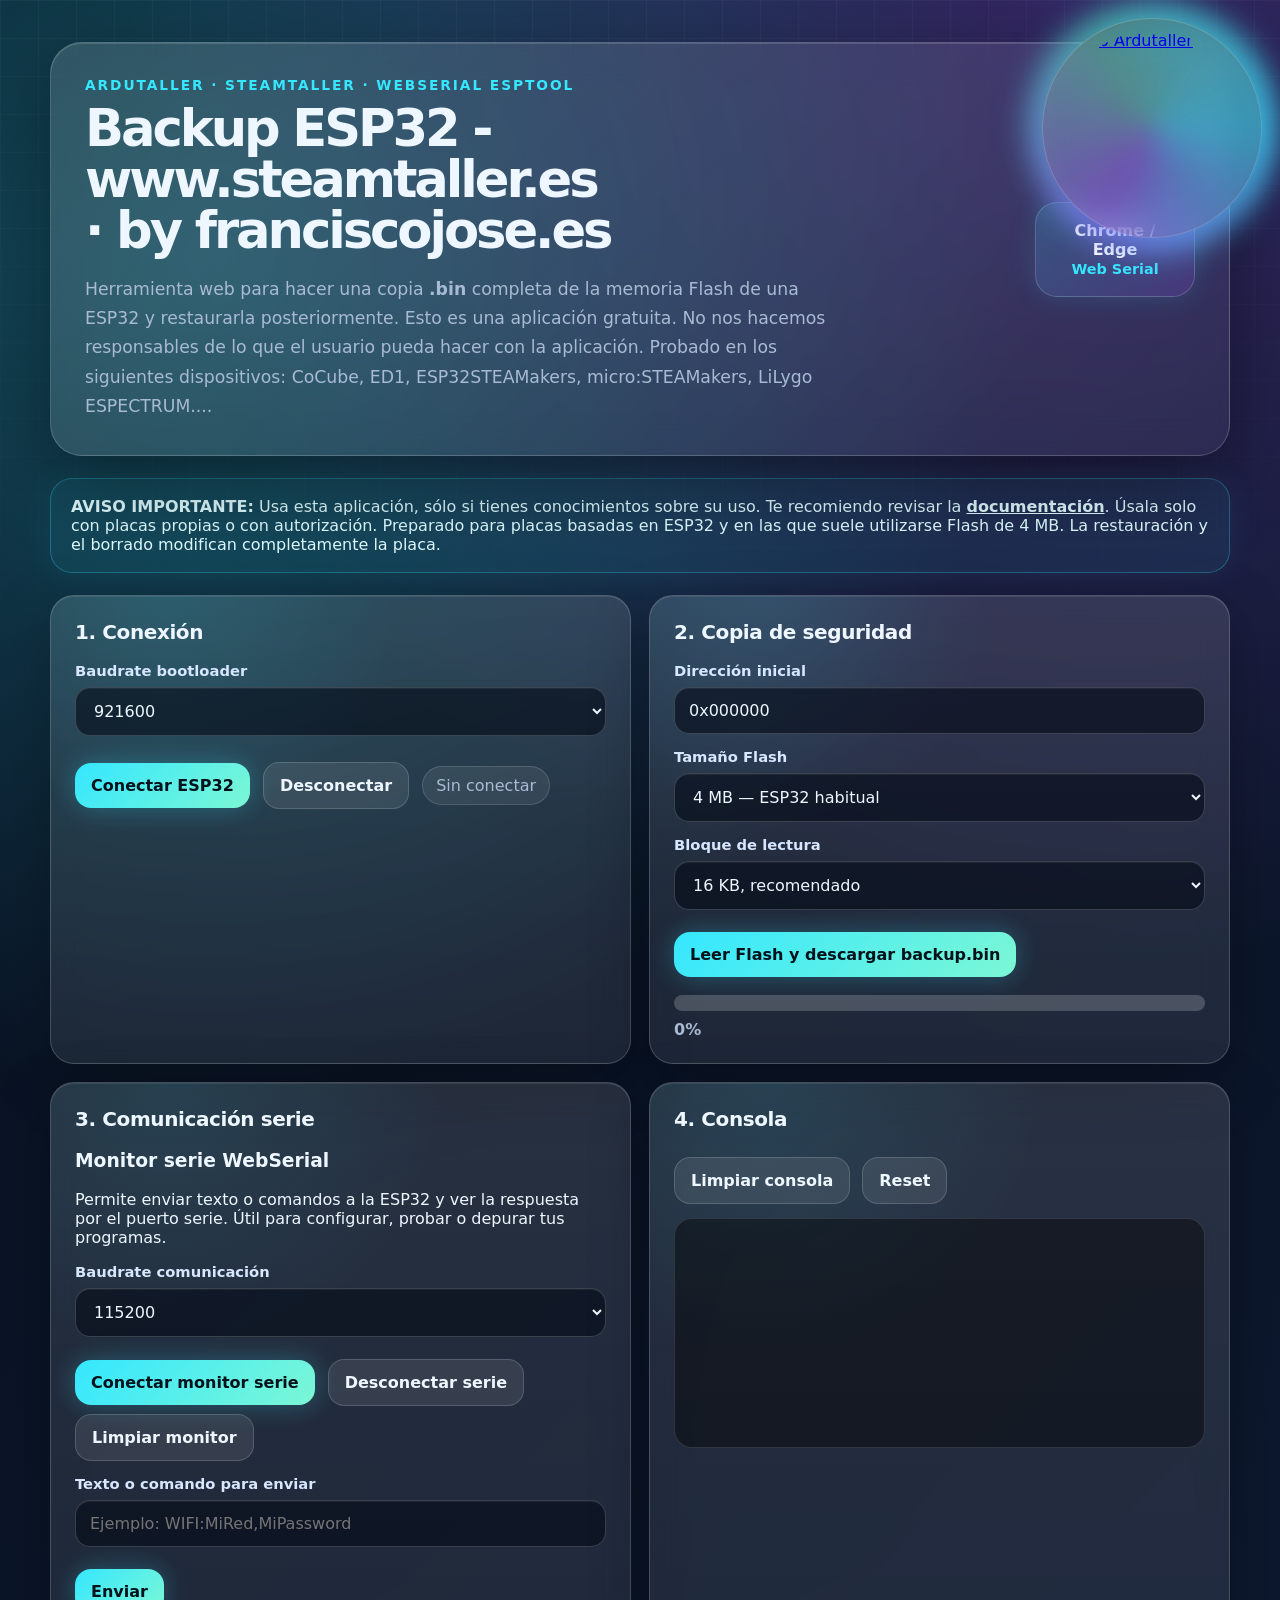
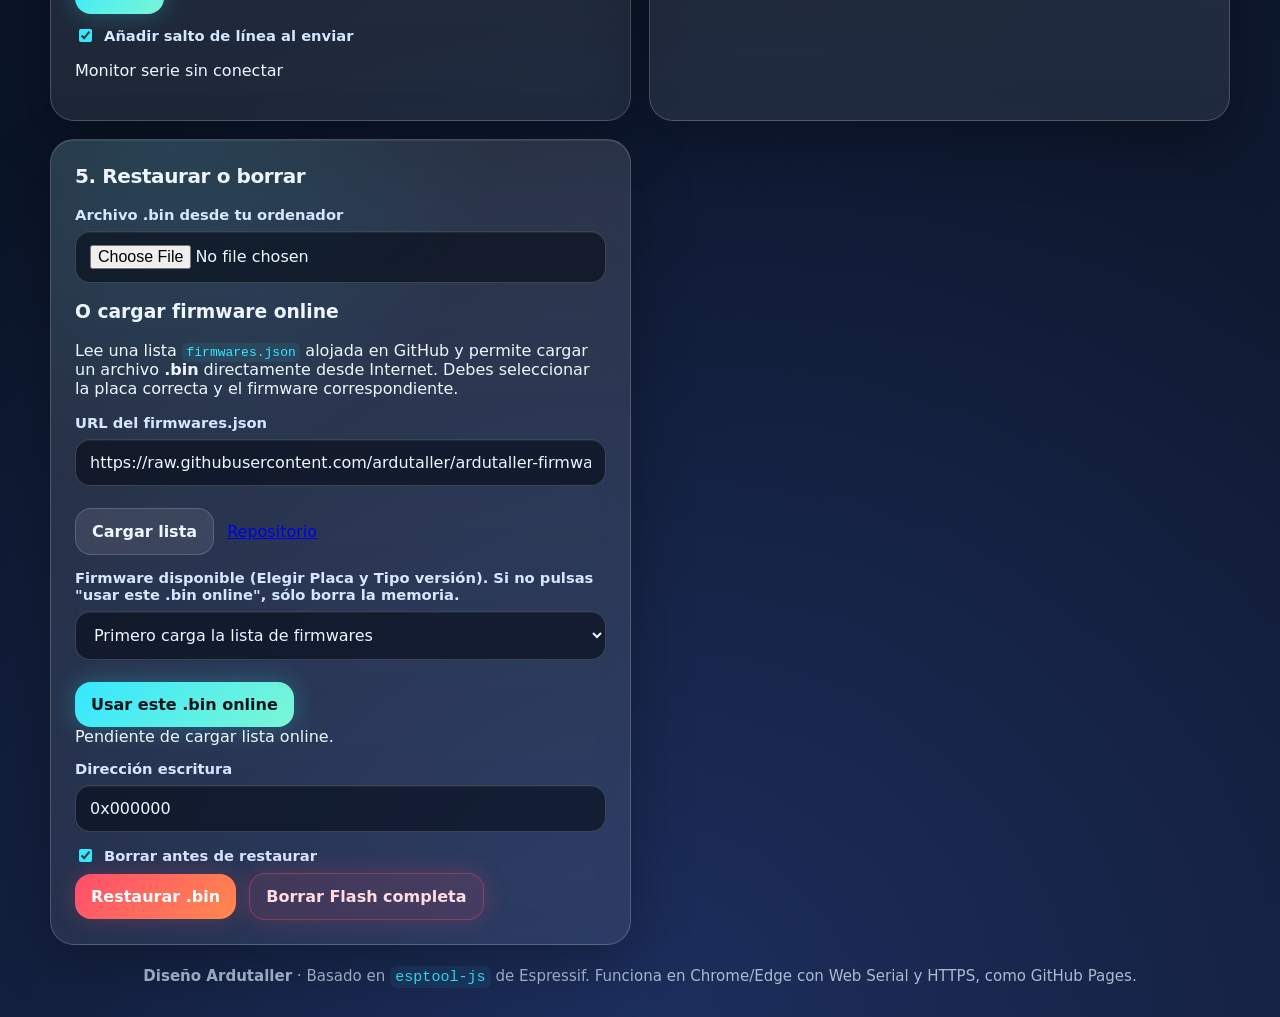
==== index.html @ c63b1d32 "Add files via upload" ====
<!doctype html>
<html lang="es">
<head>
  <meta charset="utf-8" />
  <meta name="viewport" content="width=device-width, initial-scale=1" />
  <title>Ardutaller www.steamtaller.es ESP32 Backup Tool · WebSerial</title>

  <style>
    :root{
      --bg:#07111f;
      --bg2:#101a33;
      --card:rgba(255,255,255,.08);
      --card2:rgba(255,255,255,.12);
      --text:#eef7ff;
      --muted:#a9bad3;
      --cyan:#35e7ff;
      --blue:#4f7cff;
      --violet:#9b5cff;
      --danger:#ff4d6d;
      --ok:#4df2a4;
      --border:rgba(255,255,255,.18);
      --shadow:0 24px 80px rgba(0,0,0,.42);
      --radius:24px;
    }

    *{box-sizing:border-box}

    body{
      margin:0;
      min-height:100vh;
      color:var(--text);
      font-family:Inter,ui-sans-serif,system-ui,-apple-system,BlinkMacSystemFont,"Segoe UI",Roboto,Arial,sans-serif;
      background:
        radial-gradient(circle at 15% 10%, rgba(53,231,255,.28), transparent 32%),
        radial-gradient(circle at 85% 0%, rgba(155,92,255,.30), transparent 34%),
        radial-gradient(circle at 50% 100%, rgba(79,124,255,.22), transparent 38%),
        linear-gradient(135deg,var(--bg),var(--bg2));
      overflow-x:hidden;
    }

    body::before{
      content:"";
      position:fixed;
      inset:0;
      pointer-events:none;
      background-image:
        linear-gradient(rgba(255,255,255,.035) 1px, transparent 1px),
        linear-gradient(90deg, rgba(255,255,255,.035) 1px, transparent 1px);
      background-size:38px 38px;
      mask-image:linear-gradient(to bottom, rgba(0,0,0,.9), transparent 85%);
    }

    .wrap{
      width:min(1180px,calc(100% - 32px));
      margin:0 auto;
      padding:42px 0 32px;
      position:relative;
    }

    .hero{
      display:flex;
      align-items:center;
      justify-content:space-between;
      gap:24px;
      padding:34px;
      margin-bottom:22px;
      border:1px solid var(--border);
      border-radius:calc(var(--radius) + 8px);
      background:linear-gradient(135deg, rgba(255,255,255,.14), rgba(255,255,255,.05));
      box-shadow:var(--shadow), inset 0 1px 0 rgba(255,255,255,.14);
      backdrop-filter:blur(18px);
      -webkit-backdrop-filter:blur(18px);
    }

    .kicker{
      margin:0 0 10px;
      color:var(--cyan);
      font-size:.86rem;
      font-weight:800;
      text-transform:uppercase;
      letter-spacing:.14em;
    }

    h1{
      margin:0;
      font-size:clamp(2rem,4vw,4.4rem);
      line-height:1;
      letter-spacing:-.06em;
      text-wrap:balance;
    }

    .lead{
      max-width:760px;
      margin:18px 0 0;
      color:var(--muted);
      font-size:1.08rem;
      line-height:1.7;
    }

    .badge{
      min-width:160px;
      padding:18px;
      text-align:center;
      border-radius:22px;
      background:linear-gradient(135deg, rgba(53,231,255,.18), rgba(155,92,255,.18));
      border:1px solid rgba(255,255,255,.18);
      box-shadow:0 0 28px rgba(53,231,255,.14);
      color:#fff;
      font-weight:900;
    }

    .badge span{
      color:var(--cyan);
      font-size:.9rem;
    }

    .notice{
      margin:0 0 22px;
      padding:18px 20px;
      border:1px solid rgba(53,231,255,.28);
      border-radius:22px;
      background:rgba(53,231,255,.08);
      color:#dffbff;
      box-shadow:0 0 34px rgba(53,231,255,.08);
    }

    .grid{
      display:grid;
      grid-template-columns:repeat(2,minmax(0,1fr));
      gap:18px;
    }

    .card{
      padding:24px;
      border-radius:var(--radius);
      background:linear-gradient(180deg, var(--card2), var(--card));
      border:1px solid var(--border);
      box-shadow:0 18px 60px rgba(0,0,0,.28), inset 0 1px 0 rgba(255,255,255,.09);
      backdrop-filter:blur(16px);
      -webkit-backdrop-filter:blur(16px);
      position:relative;
      overflow:hidden;
    }

    .card::after{
      content:"";
      position:absolute;
      inset:0;
      pointer-events:none;
      background:radial-gradient(circle at 20% 0%, rgba(53,231,255,.10), transparent 35%);
    }

    .card > *{position:relative; z-index:1}

    h2{
      margin:0 0 18px;
      font-size:1.25rem;
      letter-spacing:-.02em;
    }

    .row{
      display:grid;
      gap:8px;
      margin:14px 0;
    }

    label{
      color:#d6e7ff;
      font-weight:750;
      font-size:.92rem;
    }

    input,select{
      width:100%;
      border:1px solid rgba(255,255,255,.18);
      background:rgba(5,12,25,.62);
      color:var(--text);
      border-radius:15px;
      padding:13px 14px;
      outline:none;
      font:inherit;
      box-shadow:inset 0 1px 0 rgba(255,255,255,.06);
    }

    input:focus,select:focus{
      border-color:rgba(53,231,255,.75);
      box-shadow:0 0 0 4px rgba(53,231,255,.12);
    }

    button{
      appearance:none;
      border:1px solid rgba(255,255,255,.16);
      color:var(--text);
      background:rgba(255,255,255,.09);
      border-radius:16px;
      padding:13px 16px;
      margin:8px 8px 0 0;
      font:inherit;
      font-weight:850;
      cursor:pointer;
      transition:.18s ease;
    }

    button:hover{
      transform:translateY(-2px);
      background:rgba(255,255,255,.14);
      box-shadow:0 12px 30px rgba(0,0,0,.25);
    }

    .primary{
      border:0;
      color:#03121b;
      background:linear-gradient(135deg,var(--cyan),#7cf7d4);
      box-shadow:0 0 26px rgba(53,231,255,.28);
    }

    .danger{
      border:0;
      color:#fff;
      background:linear-gradient(135deg,var(--danger),#ff8a4d);
      box-shadow:0 0 24px rgba(255,77,109,.22);
    }

    .danger.ghost{
      background:rgba(255,77,109,.12);
      border:1px solid rgba(255,77,109,.35);
      color:#ffdce4;
    }

    .status{
      display:inline-flex;
      margin:16px 0 0;
      padding:9px 13px;
      border-radius:999px;
      background:rgba(255,255,255,.08);
      color:var(--muted);
      border:1px solid rgba(255,255,255,.13);
    }

    .check{
      display:flex;
      align-items:center;
      gap:9px;
      margin-top:12px;
    }

    .check input{
      width:auto;
      accent-color:#35e7ff;
    }

    progress{
      width:100%;
      height:16px;
      margin-top:18px;
      border:0;
      border-radius:999px;
      overflow:hidden;
      background:rgba(255,255,255,.10);
    }

    progress::-webkit-progress-bar{background:rgba(255,255,255,.10)}
    progress::-webkit-progress-value{
      background:linear-gradient(90deg,var(--cyan),var(--violet));
      border-radius:999px;
    }

    #progressText{
      color:var(--muted);
      margin:8px 0 0;
      font-weight:800;
    }

    .console-actions{
      display:flex;
      flex-wrap:wrap;
      gap:4px;
      margin-bottom:12px;
    }

    #log{
      min-height:230px;
      max-height:380px;
      overflow:auto;
      padding:16px;
      border-radius:18px;
      background:rgba(0,0,0,.42);
      border:1px solid rgba(255,255,255,.12);
      color:#bff9ff;
      font-size:.88rem;
      line-height:1.5;
      white-space:pre-wrap;
    }

    footer{
      margin-top:22px;
      text-align:center;
      color:var(--muted);
      font-size:.94rem;
    }

    code{
      color:var(--cyan);
      background:rgba(53,231,255,.08);
      padding:.15em .35em;
      border-radius:.45em;
    }

    .ardutaller-logo-link{
      position:fixed;
      top:18px;
      right:18px;
      z-index:9999;
      width:220px;
      height:220px;
      display:grid;
      place-items:center;
      border-radius:50%;
      background:rgba(255,255,255,.10);
      border:1px solid rgba(255,255,255,.28);
      box-shadow:
        0 0 46px rgba(53,231,255,.58),
        0 0 28px rgba(155,92,255,.38),
        inset 0 0 22px rgba(255,255,255,.08);
      backdrop-filter:blur(14px);
      -webkit-backdrop-filter:blur(14px);
      transition:transform .25s ease, box-shadow .25s ease, background .25s ease;
      animation: ardutallerFloat 4.2s ease-in-out infinite;
    }

    .ardutaller-logo-link::before{
      content:"";
      position:absolute;
      inset:-18px;
      border-radius:50%;
      background:conic-gradient(from 90deg, rgba(53,231,255,.75), rgba(155,92,255,.58), rgba(77,242,164,.55), rgba(53,231,255,.75));
      filter:blur(13px);
      opacity:.72;
      z-index:-1;
      animation: ardutallerHalo 5.5s linear infinite;
    }

    .ardutaller-logo-link::after{
      content:"Visita Ardutaller";
      position:absolute;
      right:0;
      top:235px;
      white-space:nowrap;
      padding:9px 13px;
      border-radius:999px;
      color:#03121b;
      font-size:.78rem;
      font-weight:900;
      letter-spacing:.02em;
      background:linear-gradient(135deg,var(--cyan),#7cf7d4);
      box-shadow:0 0 22px rgba(53,231,255,.35);
      opacity:0;
      transform:translateY(-6px) scale(.96);
      pointer-events:none;
      transition:.22s ease;
    }

    .ardutaller-logo-link:hover{
      transform:translateY(-5px) scale(1.07) rotate(1.5deg);
      background:rgba(255,255,255,.16);
      box-shadow:
        0 0 62px rgba(53,231,255,.78),
        0 0 38px rgba(155,92,255,.55),
        inset 0 0 26px rgba(255,255,255,.11);
      animation-play-state:paused;
    }

    .ardutaller-logo-link:hover::after{
      opacity:1;
      transform:translateY(0) scale(1);
    }

    .ardutaller-logo-link img{
      width:195px;
      height:195px;
      object-fit:contain;
      display:block;
      border-radius:50%;
      background:transparent;
      filter:drop-shadow(0 0 12px rgba(53,231,255,.30));
      transition:transform .25s ease, filter .25s ease;
    }

    .ardutaller-logo-link:hover img{
      transform:scale(1.03);
      filter:drop-shadow(0 0 18px rgba(53,231,255,.50));
    }

    @keyframes ardutallerFloat{
      0%,100%{ transform:translateY(0); }
      50%{ transform:translateY(-8px); }
    }

    @keyframes ardutallerHalo{
      from{ transform:rotate(0deg) scale(1); }
      50%{ transform:rotate(180deg) scale(1.04); }
      to{ transform:rotate(360deg) scale(1); }
    }


@media (max-width:820px){
      .wrap{
        width:min(100% - 22px, 1180px);
        padding-top:150px;
      }

      .hero{
        display:block;
        padding:24px;
      }

      .badge{
        margin-top:20px;
        width:max-content;
      }

      .grid{
        grid-template-columns:1fr;
      }
      .ardutaller-logo-link{
        width:120px;
        height:120px;
        top:10px;
        right:10px;
      }

      .ardutaller-logo-link img{
        width:105px;
        height:105px;
      }

      .ardutaller-logo-link::after{
        display:none;
      }

      .ardutaller-logo-link::before{
        inset:-6px;
        filter:blur(10px);
      }

    }


    /* Tarjeta visual del firmware seleccionado */
    .firmware-preview-card{
      display:none;
      margin:16px 0 14px;
      padding:16px;
      border-radius:22px;
      background:
        radial-gradient(circle at 20% 0%, rgba(53,231,255,.16), transparent 38%),
        linear-gradient(180deg, rgba(255,255,255,.11), rgba(255,255,255,.06));
      border:1px solid rgba(255,255,255,.18);
      box-shadow:0 16px 42px rgba(0,0,0,.24), inset 0 1px 0 rgba(255,255,255,.10);
      overflow:hidden;
    }

    .firmware-preview-card.is-visible{
      display:block;
      animation: firmwareCardIn .22s ease both;
    }

    @keyframes firmwareCardIn{
      from{ opacity:0; transform:translateY(6px) scale(.985); }
      to{ opacity:1; transform:translateY(0) scale(1); }
    }

    .firmware-preview-layout{
      display:grid;
      grid-template-columns:150px minmax(0,1fr);
      gap:16px;
      align-items:center;
    }

    .firmware-preview-image-wrap{
      min-height:130px;
      border-radius:20px;
      display:grid;
      place-items:center;
      background:rgba(0,0,0,.26);
      border:1px solid rgba(255,255,255,.12);
      position:relative;
      overflow:hidden;
    }

    .firmware-preview-image-wrap::before{
      content:"";
      position:absolute;
      inset:auto;
      width:110px;
      height:110px;
      border-radius:50%;
      background:rgba(53,231,255,.24);
      filter:blur(24px);
    }

    .firmware-preview-image{
      position:relative;
      z-index:1;
      max-width:128px;
      max-height:118px;
      object-fit:contain;
      filter:drop-shadow(0 0 14px rgba(53,231,255,.28));
    }

    .firmware-preview-title{
      margin:0 0 7px;
      font-size:1.08rem;
      letter-spacing:-.02em;
    }

    .firmware-preview-device{
      color:var(--muted);
      margin:0 0 10px;
      font-weight:750;
    }

    .chip-badge{
      display:inline-flex;
      align-items:center;
      gap:7px;
      width:max-content;
      max-width:100%;
      padding:7px 11px;
      border-radius:999px;
      font-weight:900;
      font-size:.88rem;
      border:1px solid rgba(255,255,255,.15);
      margin:0 0 10px;
    }

    .chip-badge.esp32{
      color:#dffff0;
      background:rgba(77,242,164,.13);
      border-color:rgba(77,242,164,.36);
      box-shadow:0 0 22px rgba(77,242,164,.10);
    }

    .chip-badge.esp32s3{
      color:#f1e5ff;
      background:rgba(155,92,255,.15);
      border-color:rgba(155,92,255,.42);
      box-shadow:0 0 22px rgba(155,92,255,.12);
    }

    .chip-badge.other{
      color:#dffbff;
      background:rgba(53,231,255,.13);
      border-color:rgba(53,231,255,.34);
    }

    .firmware-preview-description{
      margin:0;
      color:#dcecff;
      line-height:1.48;
    }

    .firmware-compat-warning{
      display:none;
      margin-top:12px;
      padding:12px 13px;
      border-radius:16px;
      background:rgba(255,190,70,.12);
      border:1px solid rgba(255,190,70,.35);
      color:#fff4d8;
      line-height:1.45;
      font-weight:750;
    }

    .firmware-compat-warning.is-visible{
      display:block;
    }

    .firmware-compat-warning.danger{
      background:rgba(255,77,109,.12);
      border-color:rgba(255,77,109,.38);
      color:#ffdce4;
    }

    @media (max-width:620px){
      .firmware-preview-layout{
        grid-template-columns:1fr;
        text-align:center;
      }

      .chip-badge{
        margin-left:auto;
        margin-right:auto;
      }
    }

    /* Pantallas emergentes de advertencia y progreso: solo para Restaurar .bin y Borrar Flash */
    .danger-modal-overlay{
      position:fixed;
      inset:0;
      z-index:10000;
      display:none;
      align-items:center;
      justify-content:center;
      padding:18px;
      background:rgba(0,0,0,.72);
      backdrop-filter:blur(10px);
      -webkit-backdrop-filter:blur(10px);
    }

    .danger-modal-overlay.is-open{
      display:flex;
    }

    .danger-modal{
      width:min(1180px,100%);
      max-height:min(88vh,820px);
      overflow:hidden;
      border-radius:26px;
      border:1px solid rgba(255,255,255,.20);
      background:linear-gradient(180deg, rgba(16,26,51,.98), rgba(7,17,31,.98));
      box-shadow:0 30px 120px rgba(0,0,0,.65), 0 0 45px rgba(255,77,109,.20);
    }

    .danger-modal-header{
      display:flex;
      align-items:flex-start;
      justify-content:space-between;
      gap:14px;
      padding:22px 24px;
      border-bottom:1px solid rgba(255,255,255,.12);
      background:linear-gradient(135deg, rgba(255,77,109,.24), rgba(255,138,77,.10));
    }

    .danger-modal-title{
      margin:0;
      font-size:1.25rem;
      letter-spacing:-.02em;
    }

    .danger-modal-subtitle{
      margin:8px 0 0;
      color:#ffdce4;
      line-height:1.45;
    }

    .danger-modal-close{
      margin:0;
      min-width:44px;
      height:44px;
      border-radius:999px;
      padding:0;
      background:rgba(255,255,255,.10);
      color:#fff;
      font-size:1.3rem;
    }

    .danger-modal-body{
      padding:22px 24px 24px;
    }

    .danger-modal-content{
      display:grid;
      grid-template-columns:minmax(0, 1fr) minmax(260px, 380px);
      gap:22px;
      align-items:center;
    }

    .danger-modal-main{
      min-width:0;
    }

    .danger-modal-visual{
      display:grid;
      place-items:center;
      min-height:100%;
      padding:12px;
    }

    .danger-modal-visual-frame{
      position:relative;
      width:min(360px,100%);
      aspect-ratio:1/1;
      border-radius:50%;
      display:grid;
      place-items:center;
      isolation:isolate;
    }

    .danger-modal-visual-frame::before{
      content:"";
      position:absolute;
      inset:-18px;
      border-radius:50%;
      background:conic-gradient(from 90deg, rgba(53,231,255,.95), rgba(155,92,255,.75), rgba(77,242,164,.65), rgba(53,231,255,.95));
      filter:blur(18px);
      opacity:.82;
      z-index:-2;
      animation: dangerImageHalo 5.8s linear infinite;
    }

    .danger-modal-visual-frame::after{
      content:"";
      position:absolute;
      inset:8px;
      border-radius:50%;
      background:radial-gradient(circle, rgba(53,231,255,.32), transparent 67%);
      box-shadow:0 0 48px rgba(53,231,255,.55), 0 0 90px rgba(53,231,255,.28);
      z-index:-1;
    }

    .danger-modal-visual img{
      width:100%;
      height:100%;
      object-fit:contain;
      border-radius:50%;
      filter:drop-shadow(0 0 24px rgba(53,231,255,.42));
      animation: dangerImageFloat 4.2s ease-in-out infinite;
    }

    @keyframes dangerImageHalo{
      from{ transform:rotate(0deg) scale(1); }
      50%{ transform:rotate(180deg) scale(1.04); }
      to{ transform:rotate(360deg) scale(1); }
    }

    @keyframes dangerImageFloat{
      0%,100%{ transform:translateY(0) scale(1); }
      50%{ transform:translateY(-8px) scale(1.015); }
    }

    .danger-warning-list{
      margin:0 0 18px;
      padding-left:20px;
      color:#fff0f3;
      line-height:1.65;
    }

    .danger-modal-actions{
      display:flex;
      flex-wrap:wrap;
      gap:10px;
      margin-top:18px;
    }

    .modal-console{
      min-height:280px;
      max-height:46vh;
      overflow:auto;
      padding:16px;
      border-radius:18px;
      background:rgba(0,0,0,.52);
      border:1px solid rgba(255,255,255,.14);
      color:#bff9ff;
      font-size:.88rem;
      line-height:1.5;
      white-space:pre-wrap;
    }

    .modal-progress-copy{
      margin:0 0 12px;
      color:#ffdce4;
      font-weight:800;
    }

    @media (max-width:920px){
      .danger-modal-content{
        grid-template-columns:1fr;
      }

      .danger-modal-visual{
        order:-1;
        padding:0 0 8px;
      }

      .danger-modal-visual-frame{
        width:min(250px,72vw);
      }
    }

  </style>
</head>
<body>
  <a class="ardutaller-logo-link" href="https://www.ardutaller.com.es/" target="_blank" rel="noopener" title="Ir a Ardutaller">
    <img src="https://raw.githubusercontent.com/ardutaller/images/main/robot_circulo_.png" alt="Logo Ardutaller" />
  </a>

  <main class="wrap">
    <header class="hero">
      <div>
        <p class="kicker">Ardutaller · STEAMtaller · WebSerial ESPTool</p>
        <h1>Backup ESP32 - www.steamtaller.es · by <a href="http://www.franciscojose.es/" target="_blank" style="color:inherit;text-decoration:none;">franciscojose.es</a></h1>
        <p class="lead">Herramienta web para hacer una copia <strong>.bin</strong> completa de la memoria Flash de una ESP32 y restaurarla posteriormente. Esto es una aplicación gratuita. No nos hacemos responsables de lo que el usuario pueda hacer con la aplicación. Probado en los siguientes dispositivos: CoCube, ED1, ESP32STEAMakers, micro:STEAMakers, LiLygo ESPECTRUM....</p>
      </div>
      <div class="badge">Chrome / Edge<br><span>Web Serial</span></div>
    </header>

    <section class="notice">
      <strong>AVISO IMPORTANTE:</strong> Usa esta aplicación, sólo si tienes conocimientos sobre su uso. Te recomiendo revisar la <a href="https://www.steamakerstaller.com.es/espbackup" target="_blank" rel="noopener" style="color:inherit;font-weight:800;">documentación</a>. Úsala solo con placas propias o con autorización. Preparado para placas basadas en ESP32 y en las que suele utilizarse Flash de 4 MB. La restauración y el borrado modifican completamente la placa.
    </section>

    <section class="grid">

      <article class="card">
        <h2>1. Conexión</h2>
        <div class="row">
          <label>Baudrate bootloader</label>
          <select id="baudrate">
            <option value="921600" selected>921600</option>
            <option value="460800">460800</option>
            <option value="230400">230400</option>
            <option value="115200">115200</option>
          </select>
        </div>
        <button id="btnConnect" class="primary">Conectar ESP32</button>
        <button id="btnDisconnect">Desconectar</button>
        <p id="status" class="status">Sin conectar</p>
      </article>


      <article class="card">
        <h2>2. Copia de seguridad</h2>
        <div class="row">
          <label>Dirección inicial</label>
          <input id="readAddr" value="0x000000" />
        </div>
        <div class="row">
          <label>Tamaño Flash</label>
          <select id="flashSize">
            <option value="0x100000">1 MB</option>
            <option value="0x200000">2 MB</option>
            <option value="0x400000" selected>4 MB — ESP32 habitual</option>
            <option value="0x800000">8 MB</option>
            <option value="0x1000000">16 MB</option>
          </select>
        </div>
        <div class="row">
          <label>Bloque de lectura</label>
          <select id="chunkSize">
            <option value="0x1000">4 KB, más compatible</option>
            <option value="0x4000" selected>16 KB, recomendado</option>
            <option value="0x10000">64 KB, más rápido</option>
          </select>
        </div>
        <button id="btnBackup" class="primary">Leer Flash y descargar backup.bin</button>
        <progress id="progress" value="0" max="100"></progress>
        <p id="progressText">0%</p>
      </article>


      <article class="card">
        <h2>3. Comunicación serie</h2>

        <div class="serial-terminal">
          <h3>Monitor serie WebSerial</h3>
          <p>Permite enviar texto o comandos a la ESP32 y ver la respuesta por el puerto serie. Útil para configurar, probar o depurar tus programas.</p>

          <div class="row">
            <label>Baudrate comunicación</label>
            <select id="serialBaudrate">
              <option value="115200" selected>115200</option>
              <option value="9600">9600</option>
              <option value="57600">57600</option>
              <option value="230400">230400</option>
              <option value="460800">460800</option>
              <option value="921600">921600</option>
            </select>
          </div>

          <button id="btnSerialConnect" class="primary" type="button">Conectar monitor serie</button>
          <button id="btnSerialDisconnect" type="button">Desconectar serie</button>
          <button id="btnSerialClear" type="button">Limpiar monitor</button>

          <div class="serial-terminal-grid">
            <div class="row">
              <label>Texto o comando para enviar</label>
              <input id="serialInput" placeholder="Ejemplo: WIFI:MiRed,MiPassword" />
            </div>
            <button id="btnSerialSend" class="primary" type="button">Enviar</button>
          </div>

          <label class="check"><input id="serialNewline" type="checkbox" checked /> Añadir salto de línea al enviar</label>

          <p id="serialStatus" class="serial-status">Monitor serie sin conectar</p>
          <pre id="serialMonitor" class="serial-monitor"></pre>
        </div>
      </article>


      <article class="card">
        <h2>4. Consola</h2>
        <div class="console-actions">
          <button id="btnClear">Limpiar consola</button>
          <button id="btnReset">Reset</button>
        </div>
        <pre id="log"></pre>
      </article>


      <article class="card danger-zone">
        <h2>5. Restaurar o borrar</h2>
        <div class="row">
          <label>Archivo .bin desde tu ordenador</label>
          <input id="binFile" type="file" accept=".bin,application/octet-stream" />
        </div>

        <div class="online-firmware-box">
          <h3>O cargar firmware online</h3>
          <p>Lee una lista <code>firmwares.json</code> alojada en GitHub y permite cargar un archivo <strong>.bin</strong> directamente desde Internet. Debes seleccionar la placa correcta y el firmware correspondiente.</p>

          <div class="row">
            <label>URL del firmwares.json</label>
            <input id="firmwareJsonUrl" value="https://raw.githubusercontent.com/ardutaller/ardutaller-firmwares/main/firmwares.json" />
          </div>

          <div class="firmware-actions">
            <button id="btnLoadFirmwareList" class="small-btn" type="button">Cargar lista</button>
            <a class="link-like" href="https://github.com/ardutaller/ardutaller-firmwares" target="_blank" rel="noopener">Repositorio</a>
          </div>

          <div class="row">
            <label>Firmware disponible (Elegir Placa y Tipo versión). Si no pulsas "usar este .bin online",  sólo borra la memoria.</label>
            <select id="remoteFirmware">
              <option value="">Primero carga la lista de firmwares</option>
            </select>
          </div>

          <button id="btnLoadRemoteBin" class="primary small-btn" type="button">Usar este .bin online</button>
          <div id="firmwareMeta" class="firmware-meta">Pendiente de cargar lista online.</div>
          <div id="firmwarePreviewCard" class="firmware-preview-card" aria-live="polite">
            <div class="firmware-preview-layout">
              <div class="firmware-preview-image-wrap">
                <img id="firmwarePreviewImage" class="firmware-preview-image" src="" alt="Imagen de la placa seleccionada" />
              </div>
              <div>
                <h3 id="firmwarePreviewTitle" class="firmware-preview-title">Firmware seleccionado</h3>
                <p id="firmwarePreviewDevice" class="firmware-preview-device"></p>
                <div id="firmwarePreviewChip" class="chip-badge other">Chip no indicado</div>
                <p id="firmwarePreviewDescription" class="firmware-preview-description"></p>
                <div id="firmwareCompatWarning" class="firmware-compat-warning"></div>
              </div>
            </div>
          </div>
        </div>
        <div class="row">
          <label>Dirección escritura</label>
          <input id="writeAddr" value="0x000000" />
        </div>
        <label class="check"><input id="eraseBefore" type="checkbox" checked /> Borrar antes de restaurar</label>
        <button id="btnRestore" class="danger">Restaurar .bin</button>
        <button id="btnErase" class="danger ghost">Borrar Flash completa</button>
      </article>


    </section>



    <div id="dangerConfirmModal" class="danger-modal-overlay" aria-hidden="true">
      <div class="danger-modal" role="dialog" aria-modal="true" aria-labelledby="dangerConfirmTitle">
        <div class="danger-modal-header">
          <div>
            <h2 id="dangerConfirmTitle" class="danger-modal-title">Advertencia importante</h2>
            <p id="dangerConfirmSubtitle" class="danger-modal-subtitle">Esta operación puede modificar completamente la memoria Flash de la placa.</p>
          </div>
          <button id="dangerConfirmClose" class="danger-modal-close" type="button" title="Cancelar">×</button>
        </div>
        <div class="danger-modal-body">
          <div class="danger-modal-content">
            <div class="danger-modal-main">
              <ul class="danger-warning-list" id="dangerWarningList"></ul>
              <p><strong>Continúa sólo si has elegido el archivo correcto, la placa correcta y tienes claro el riesgo.</strong></p>
              <div class="danger-modal-actions">
                <button id="dangerConfirmCancel" type="button">Cancelar</button>
                <button id="dangerConfirmContinue" class="danger" type="button">Entiendo el riesgo y quiero continuar</button>
              </div>
            </div>
            <aside class="danger-modal-visual" aria-hidden="true">
              <div class="danger-modal-visual-frame">
                <img class="danger-popup-image" src="https://raw.githubusercontent.com/ardutaller/images/main/logo_robot_redondo.png" alt="" />
              </div>
            </aside>
          </div>
        </div>
      </div>
    </div>

    <div id="dangerProgressModal" class="danger-modal-overlay" aria-hidden="true">
      <div class="danger-modal" role="dialog" aria-modal="true" aria-labelledby="dangerProgressTitle">
        <div class="danger-modal-header">
          <div>
            <h2 id="dangerProgressTitle" class="danger-modal-title">Operación en curso</h2>
            <p class="danger-modal-subtitle">No desconectes la placa ni cierres el navegador hasta que termine.</p>
          </div>
          <button id="dangerProgressClose" class="danger-modal-close" type="button" title="Ocultar ventana">×</button>
        </div>
        <div class="danger-modal-body">
          <div class="danger-modal-content">
            <div class="danger-modal-main">
              <p id="dangerProgressCopy" class="modal-progress-copy">Mostrando la consola de progreso en tiempo real.</p>
              <pre id="dangerProgressLog" class="modal-console"></pre>
            </div>
            <aside class="danger-modal-visual" aria-hidden="true">
              <div class="danger-modal-visual-frame">
                <img class="danger-popup-image" src="https://raw.githubusercontent.com/ardutaller/images/main/logo_robot_redondo.png" alt="" />
              </div>
            </aside>
          </div>
        </div>
      </div>
    </div>

    <footer>
      <a href="https://www.ardutaller.com.es/" target="_blank" style="color:inherit;text-decoration:none;font-weight:700;">Diseño Ardutaller</a> · Basado en <code>esptool-js</code> de Espressif. Funciona en Chrome/Edge con Web Serial y HTTPS, como GitHub Pages.
    </footer>
  </main>


  <script>
    const firmwareSelect = document.getElementById("remoteFirmware");
    const firmwareMeta = document.getElementById("firmwareMeta");
    const firmwareJsonUrl = document.getElementById("firmwareJsonUrl");
    const writeAddrInput = document.getElementById("writeAddr");

    let firmwareCatalog = [];

    function updateDangerPopupImage(src) {
      if (!src) return;
      document.querySelectorAll(".danger-popup-image").forEach(img => {
        img.src = src;
      });
    }

    function applyCatalogUi(data) {
      const ui = data && !Array.isArray(data) ? data.ui : null;
      if (ui?.dangerImage) updateDangerPopupImage(ui.dangerImage);
    }

    function normalizeFirmwareCatalog(data) {
      if (Array.isArray(data)) return data;
      if (data && Array.isArray(data.firmwares)) return data.firmwares;
      return [];
    }

    function getFirstBuild(item) {
      return item?.builds?.[0] || null;
    }

    function getFirstPart(item) {
      return getFirstBuild(item)?.parts?.[0] || null;
    }

    function firmwareName(item, index) {
      return item.nombre || item.name || item.title || item.titulo || `Firmware ${index + 1}`;
    }

    function firmwareDevice(item) {
      return item.dispositivo || item.device || item.placa || item.board || "";
    }

    function firmwareChipFamily(item) {
      return getFirstBuild(item)?.chipFamily || item.chipFamily || item.chip || "";
    }

    function firmwareDescription(item) {
      return item.descripcion || item.description || "";
    }

    function firmwareDate(item) {
      return item.fecha || item.date || "";
    }

    function firmwareCategory(item) {
      return item.category || item.categoria || item.familia || firmwareDevice(item) || "";
    }

    function firmwareImage(item) {
      return item.image || item.imagen || item.photo || item.foto || "";
    }

    function normalizedChipName(chip) {
      return String(chip || "")
        .trim()
        .toUpperCase()
        .replace(/_/g, "-")
        .replace(/\s+/g, "-");
    }

    function chipBadgeClass(chip) {
      const value = normalizedChipName(chip);
      if (value === "ESP32") return "esp32";
      if (value === "ESP32-S3" || value === "ESP32S3") return "esp32s3";
      return "other";
    }

    function chipBadgeIcon(chip) {
      const value = normalizedChipName(chip);
      if (value === "ESP32") return "🟢";
      if (value === "ESP32-S3" || value === "ESP32S3") return "🟣";
      return "🔵";
    }

    function getConnectedChipFamily() {
      return window.connectedChipFamily ||
             window.detectedChipFamily ||
             window.espChipFamily ||
             "";
    }

    function selectedFirmwareItem() {
      return firmwareCatalog[Number(firmwareSelect.value)] || null;
    }

    function updateFirmwarePreview(item) {
      const card = document.getElementById("firmwarePreviewCard");
      const image = document.getElementById("firmwarePreviewImage");
      const title = document.getElementById("firmwarePreviewTitle");
      const device = document.getElementById("firmwarePreviewDevice");
      const chip = document.getElementById("firmwarePreviewChip");
      const description = document.getElementById("firmwarePreviewDescription");
      const warning = document.getElementById("firmwareCompatWarning");

      if (!card || !image || !title || !device || !chip || !description || !warning) return;

      if (!item) {
        card.classList.remove("is-visible");
        return;
      }

      const chipValue = firmwareChipFamily(item);
      const deviceValue = firmwareDevice(item);
      const categoryValue = firmwareCategory(item);
      const descriptionValue = firmwareDescription(item);
      const imageValue = firmwareImage(item);
      const connectedChip = getConnectedChipFamily();

      title.textContent = firmwareName(item, 0);
      device.textContent = [categoryValue, deviceValue].filter(Boolean).join(" · ");
      description.textContent = descriptionValue || "Sin descripción adicional.";

      chip.className = "chip-badge " + chipBadgeClass(chipValue);
      chip.textContent = `${chipBadgeIcon(chipValue)} ${chipValue || "Chip no indicado"}`;

      if (imageValue) {
        image.src = imageValue;
        image.style.display = "";
      } else {
        image.removeAttribute("src");
        image.style.display = "none";
      }

      warning.className = "firmware-compat-warning";

      if (chipValue && connectedChip) {
        const selected = normalizedChipName(chipValue);
        const connected = normalizedChipName(connectedChip);

        if (selected !== connected) {
          warning.className = "firmware-compat-warning danger is-visible";
          warning.innerHTML =
            `⚠️ <strong>Posible incompatibilidad:</strong><br>` +
            `Este firmware parece estar diseñado para <strong>${chipValue}</strong>, ` +
            `pero la placa conectada parece ser <strong>${connectedChip}</strong>.`;
        } else {
          warning.className = "firmware-compat-warning is-visible";
          warning.innerHTML =
            `✅ Firmware diseñado para <strong>${chipValue}</strong>. ` +
            `La placa conectada parece coincidir.`;
        }
      } else if (chipValue) {
        warning.className = "firmware-compat-warning is-visible";
        warning.innerHTML =
          `⚠️ Este firmware parece estar diseñado para <strong>${chipValue}</strong>. ` +
          `Comprueba que tu placa corresponde antes de restaurar.`;
      } else {
        warning.classList.remove("is-visible");
        warning.textContent = "";
      }

      card.classList.add("is-visible");
    }

    function selectedFirmwareCompatibilityText() {
      const item = selectedFirmwareItem();
      if (!item) return "";

      const chipValue = firmwareChipFamily(item);
      const connectedChip = getConnectedChipFamily();

      if (chipValue && connectedChip && normalizedChipName(chipValue) !== normalizedChipName(connectedChip)) {
        return `Este firmware parece estar diseñado para ${chipValue}, pero la placa conectada parece ser ${connectedChip}.`;
      }

      if (chipValue) {
        return `Este firmware parece estar diseñado para ${chipValue}. Comprueba que coincide con la placa antes de continuar.`;
      }

      return "";
    }

    function firmwareOffset(item) {
      const offset = getFirstPart(item)?.offset ?? item.offset ?? 0;
      if (typeof offset === "number") return offset;
      if (typeof offset === "string") {
        if (offset.startsWith("0x")) return parseInt(offset, 16);
        return Number(offset) || 0;
      }
      return 0;
    }

    function firmwareUrl(item) {
      return getFirstPart(item)?.path ||
             item.archivo ||
             item.url ||
             item.file ||
             item.bin ||
             item.href ||
             "";
    }

    function formatOffset(offset) {
      return "0x" + Number(offset || 0).toString(16).padStart(6, "0");
    }

    function firmwareLabel(item, index) {
      const chip = firmwareChipFamily(item) || "Chip no indicado";
      const category = firmwareCategory(item);
      const device = firmwareDevice(item);
      const name = firmwareName(item, index);
      const version = item.version ? `v${item.version}` : "";
      return [category, chip, device, name, version].filter(Boolean).join(" | ");
    }

    function isValidFirmwareItem(item) {
      return Boolean(firmwareUrl(item));
    }

    function showFirmwareMeta(item) {
      if (!item) {
        firmwareMeta.textContent = "Selecciona un firmware de la lista.";
        updateFirmwarePreview(null);
        return;
      }

      const parts = [];
      const chip = firmwareChipFamily(item);
      const device = firmwareDevice(item);
      const offset = firmwareOffset(item);
      const url = firmwareUrl(item);

      parts.push(`<strong>Nombre:</strong> ${firmwareName(item, 0)}`);

      if (device) parts.push(`<strong>Dispositivo:</strong> ${device}`);
      if (chip) parts.push(`<strong>Chip family:</strong> ${chip}`);
      if (item.version) parts.push(`<strong>Versión:</strong> ${item.version}`);
      if (firmwareDate(item)) parts.push(`<strong>Fecha:</strong> ${firmwareDate(item)}`);
      if (firmwareDescription(item)) parts.push(`<strong>Descripción:</strong> ${firmwareDescription(item)}`);

      parts.push(`<strong>Offset escritura:</strong> ${formatOffset(offset)}`);

      if (url) {
        parts.push(`<strong>Archivo:</strong> ${url.split("/").pop()}`);
      }

      if (chip) {
        parts.push(`<strong>Importante:</strong> comprueba que tu placa sea ${chip} antes de restaurar.`);
      }

      firmwareMeta.innerHTML = parts.join("<br>");
      if (writeAddrInput) writeAddrInput.value = formatOffset(offset);
      updateFirmwarePreview(item);
    }

    document.getElementById("btnLoadFirmwareList").addEventListener("click", async () => {
      try {
        firmwareMeta.textContent = "Cargando lista de firmwares...";
        firmwareSelect.innerHTML = '<option value="">Cargando...</option>';

        const response = await fetch(firmwareJsonUrl.value.trim(), { cache: "no-store" });
        if (!response.ok) throw new Error("No se pudo cargar el firmwares.json");

        const data = await response.json();
        applyCatalogUi(data);
        firmwareCatalog = normalizeFirmwareCatalog(data).filter(isValidFirmwareItem);

        if (!firmwareCatalog.length) {
          firmwareSelect.innerHTML = '<option value="">No se encontraron firmwares válidos</option>';
          firmwareMeta.innerHTML =
            'El JSON debe contener firmwares en formato antiguo ' +
            '(<code>nombre</code> + <code>archivo</code>) o en formato ESP Web Tools ' +
            '(<code>name</code> + <code>builds</code> + <code>chipFamily</code> + <code>parts</code>).';
          return;
        }

        firmwareSelect.innerHTML = '<option value="">Selecciona un firmware</option>';

        firmwareCatalog.forEach((item, index) => {
          const option = document.createElement("option");
          option.value = String(index);
          option.textContent = firmwareLabel(item, index);
          firmwareSelect.appendChild(option);
        });

        firmwareMeta.textContent = `Lista cargada correctamente: ${firmwareCatalog.length} firmware(s) disponibles.`;
      } catch (error) {
        firmwareSelect.innerHTML = '<option value="">Error al cargar la lista</option>';
        firmwareMeta.textContent = "Error: " + error.message;
      }
    });

    firmwareSelect.addEventListener("change", () => {
      const item = firmwareCatalog[Number(firmwareSelect.value)];
      showFirmwareMeta(item);
    });

    document.getElementById("btnLoadRemoteBin").addEventListener("click", async () => {
      try {
        const item = firmwareCatalog[Number(firmwareSelect.value)];
        if (!item) {
          firmwareMeta.textContent = "Selecciona primero un firmware online.";
          return;
        }

        const url = firmwareUrl(item);
        const offset = firmwareOffset(item);
        const chip = firmwareChipFamily(item);

        firmwareMeta.textContent = "Descargando archivo .bin online...";

        const response = await fetch(url, { cache: "no-store" });
        if (!response.ok) throw new Error("No se pudo descargar el archivo .bin");

        const blob = await response.blob();
        const filename = (
          item.filename ||
          item.nombre_archivo ||
          url.split("/").pop() ||
          "firmware.bin"
        ).replace(/[^\w.\-() ]+/g, "_");

        const file = new File([blob], filename, { type: "application/octet-stream" });

        const dataTransfer = new DataTransfer();
        dataTransfer.items.add(file);
        document.getElementById("binFile").files = dataTransfer.files;

        if (writeAddrInput) writeAddrInput.value = formatOffset(offset);

        firmwareMeta.innerHTML =
          `Firmware cargado: <strong>${filename}</strong><br>` +
          `Chip family: <strong>${chip || "no indicado"}</strong><br>` +
          `Offset escritura: <strong>${formatOffset(offset)}</strong><br>` +
          `Ahora puedes pulsar <strong>Restaurar .bin</strong>.`;
      } catch (error) {
        firmwareMeta.textContent = "Error: " + error.message;
      }
    });
  </script>



  <script>
    let serialPort = null;
    let serialReader = null;
    let serialWriter = null;
    let serialKeepReading = false;

    const serialStatus = document.getElementById("serialStatus");
    const serialMonitor = document.getElementById("serialMonitor");

    function serialLog(text) {
      const now = new Date().toLocaleTimeString();
      serialMonitor.textContent += `[${now}] ${text}`;
      serialMonitor.scrollTop = serialMonitor.scrollHeight;
    }

    async function readSerialLoop() {
      const textDecoder = new TextDecoderStream();
      serialPort.readable.pipeTo(textDecoder.writable).catch(() => {});
      serialReader = textDecoder.readable.getReader();

      try {
        while (serialKeepReading) {
          const { value, done } = await serialReader.read();
          if (done) break;
          if (value) serialLog(value);
        }
      } catch (error) {
        serialLog(`\n[Error lectura serie] ${error.message}\n`);
      } finally {
        try { serialReader.releaseLock(); } catch(e) {}
      }
    }

    document.getElementById("btnSerialConnect").addEventListener("click", async () => {
      try {
        if (!("serial" in navigator)) {
          serialStatus.textContent = "Web Serial no está disponible. Usa Chrome o Edge con HTTPS.";
          return;
        }

        serialPort = await navigator.serial.requestPort();
        const baudRate = Number(document.getElementById("serialBaudrate").value || 115200);
        await serialPort.open({ baudRate });

        const textEncoder = new TextEncoderStream();
        textEncoder.readable.pipeTo(serialPort.writable).catch(() => {});
        serialWriter = textEncoder.writable.getWriter();

        serialKeepReading = true;
        readSerialLoop();

        serialStatus.textContent = `Monitor serie conectado a ${baudRate} baudios`;
        serialLog(`\n--- Conectado a ${baudRate} baudios ---\n`);
      } catch (error) {
        serialStatus.textContent = "Error al conectar monitor serie";
        serialLog(`\n[Error conexión serie] ${error.message}\n`);
      }
    });

    document.getElementById("btnSerialSend").addEventListener("click", async () => {
      try {
        if (!serialWriter) {
          serialStatus.textContent = "Primero conecta el monitor serie.";
          return;
        }

        let text = document.getElementById("serialInput").value;
        if (document.getElementById("serialNewline").checked) text += "\n";

        await serialWriter.write(text);
        serialLog(`\n> ${text}`);
      } catch (error) {
        serialLog(`\n[Error envío serie] ${error.message}\n`);
      }
    });

    document.getElementById("serialInput").addEventListener("keydown", (event) => {
      if (event.key === "Enter") {
        event.preventDefault();
        document.getElementById("btnSerialSend").click();
      }
    });

    document.getElementById("btnSerialClear").addEventListener("click", () => {
      serialMonitor.textContent = "";
    });

    document.getElementById("btnSerialDisconnect").addEventListener("click", async () => {
      try {
        serialKeepReading = false;

        if (serialReader) {
          try { await serialReader.cancel(); } catch(e) {}
          serialReader = null;
        }

        if (serialWriter) {
          try { serialWriter.releaseLock(); } catch(e) {}
          serialWriter = null;
        }

        if (serialPort) {
          try { await serialPort.close(); } catch(e) {}
          serialPort = null;
        }

        serialStatus.textContent = "Monitor serie desconectado";
        serialLog("\n--- Desconectado ---\n");
      } catch (error) {
        serialLog(`\n[Error desconexión serie] ${error.message}\n`);
      }
    });
  </script>




  <script>
    /*
      Pantalla emergente controlada de forma estricta.
      SÍ se muestra: Restaurar .bin y Borrar Flash completa.
      NO se muestra: Conectar ESP32, monitor serie, cargar lista JSON ni usar .bin online.
    */
    (() => {
      const restoreBtn = document.getElementById("btnRestore");
      const eraseBtn = document.getElementById("btnErase");

      const neverPopupButtons = [
        document.getElementById("btnConnect"),
        document.getElementById("btnSerialConnect"),
        document.getElementById("btnLoadFirmwareList"),
        document.getElementById("btnLoadRemoteBin")
      ].filter(Boolean);

      const confirmModal = document.getElementById("dangerConfirmModal");
      const progressModal = document.getElementById("dangerProgressModal");
      const confirmTitle = document.getElementById("dangerConfirmTitle");
      const confirmSubtitle = document.getElementById("dangerConfirmSubtitle");
      const warningList = document.getElementById("dangerWarningList");
      const confirmContinue = document.getElementById("dangerConfirmContinue");
      const confirmCancel = document.getElementById("dangerConfirmCancel");
      const confirmClose = document.getElementById("dangerConfirmClose");
      const progressClose = document.getElementById("dangerProgressClose");
      const progressTitle = document.getElementById("dangerProgressTitle");
      const progressCopy = document.getElementById("dangerProgressCopy");
      const progressLog = document.getElementById("dangerProgressLog");
      const mainLog = document.getElementById("log");

      let pendingButton = null;
      let dangerPopupAllowed = false;
      let progressEnabled = false;

      const warnings = {
        restore: {
          title: "Advertencia antes de restaurar el .bin",
          subtitle: "Vas a escribir un firmware en la memoria Flash de la placa.",
          progressTitle: "Restaurando archivo .bin",
          progressCopy: "Restauración en curso. No desconectes la ESP32 ni cierres esta página.",
          items: [
            "Si el archivo .bin no corresponde con la placa o con su chipFamily, la placa puede dejar de arrancar.",
            "La restauración puede sobrescribir el programa, la configuración WiFi y otros datos guardados en la Flash.",
            "Comprueba el offset de escritura, normalmente 0x000000 para una imagen completa de backup.",
            "Es recomendable tener una copia de seguridad antes de continuar."
          ]
        },
        erase: {
          title: "Advertencia antes de borrar la Flash completa",
          subtitle: "Vas a borrar completamente la memoria Flash de la placa.",
          progressTitle: "Borrando Flash completa",
          progressCopy: "Borrado en curso. No desconectes la ESP32 ni cierres esta página.",
          items: [
            "Se eliminará el firmware actual y la placa puede quedar sin programa hasta que cargues uno nuevo.",
            "Se perderán configuraciones guardadas, credenciales WiFi y datos almacenados en la Flash.",
            "Usa esta opción sólo si sabes cómo volver a cargar un firmware válido después.",
            "No desconectes la placa durante el borrado."
          ]
        }
      };

      function openModal(modal) {
        if (!modal) return;
        if (!dangerPopupAllowed) return;
        modal.classList.add("is-open");
        modal.setAttribute("aria-hidden", "false");
      }

      function closeModal(modal) {
        if (!modal) return;
        modal.classList.remove("is-open");
        modal.setAttribute("aria-hidden", "true");
      }

      function closeAllDangerModals() {
        closeModal(confirmModal);
        closeModal(progressModal);
      }

      function syncProgressLog() {
        if (!progressEnabled || !progressLog || !mainLog) return;
        progressLog.textContent = mainLog.textContent || "Esperando mensajes de la consola...";
        progressLog.scrollTop = progressLog.scrollHeight;
      }

      function showWarning(kind, button) {
        const data = warnings[kind];
        pendingButton = button;
        progressEnabled = false;
        dangerPopupAllowed = true;
        confirmTitle.textContent = data.title;
        confirmSubtitle.textContent = data.subtitle;
        const compatibility = kind === "restore" ? selectedFirmwareCompatibilityText() : "";
        const allItems = compatibility ? [compatibility, ...data.items] : data.items;
        warningList.innerHTML = allItems.map(item => `<li>${item}</li>`).join("");
        confirmContinue.dataset.kind = kind;
        openModal(confirmModal);
      }

      function startProgress(kind) {
        const data = warnings[kind];
        dangerPopupAllowed = true;
        progressEnabled = true;
        progressTitle.textContent = data.progressTitle;
        progressCopy.textContent = data.progressCopy;
        syncProgressLog();
        openModal(progressModal);
      }

      function interceptDangerClick(kind, event) {
        const button = event.currentTarget;

        if (button.dataset.dangerConfirmed === "1") {
          delete button.dataset.dangerConfirmed;
          startProgress(kind);
          return;
        }

        event.preventDefault();
        event.stopImmediatePropagation();
        showWarning(kind, button);
      }

      // Botones donde NUNCA debe aparecer la pantalla emergente.
      neverPopupButtons.forEach(btn => {
        btn.addEventListener("click", () => {
          dangerPopupAllowed = false;
          progressEnabled = false;
          pendingButton = null;
          closeAllDangerModals();
          setTimeout(closeAllDangerModals, 0);
          setTimeout(closeAllDangerModals, 80);
        }, true);
      });

      if (restoreBtn) {
        restoreBtn.addEventListener("click", interceptDangerClick.bind(null, "restore"), true);
      }

      if (eraseBtn) {
        eraseBtn.addEventListener("click", interceptDangerClick.bind(null, "erase"), true);
      }

      confirmContinue?.addEventListener("click", () => {
        if (!pendingButton) return;
        const button = pendingButton;
        pendingButton = null;
        closeModal(confirmModal);
        button.dataset.dangerConfirmed = "1";
        button.dispatchEvent(new MouseEvent("click", { bubbles: true, cancelable: true, view: window }));
      });

      [confirmCancel, confirmClose].forEach(btn => {
        btn?.addEventListener("click", () => {
          pendingButton = null;
          progressEnabled = false;
          dangerPopupAllowed = false;
          closeModal(confirmModal);
        });
      });

      progressClose?.addEventListener("click", () => {
        closeModal(progressModal);
      });

      if (mainLog) {
        const logObserver = new MutationObserver(syncProgressLog);
        logObserver.observe(mainLog, { childList: true, characterData: true, subtree: true });
      }

      // Seguro extra: si algún código externo intenta abrir estos modales en otra acción,
      // se cierran automáticamente salvo que venga de Restaurar .bin o Borrar Flash completa.
      [confirmModal, progressModal].forEach(modal => {
        if (!modal) return;
        const modalObserver = new MutationObserver(() => {
          if (!dangerPopupAllowed && modal.classList.contains("is-open")) {
            closeModal(modal);
          }
        });
        modalObserver.observe(modal, { attributes: true, attributeFilter: ["class"] });
      });
    })();
  </script>


  <script type="module" src="app.js"></script>
</body>
</html>
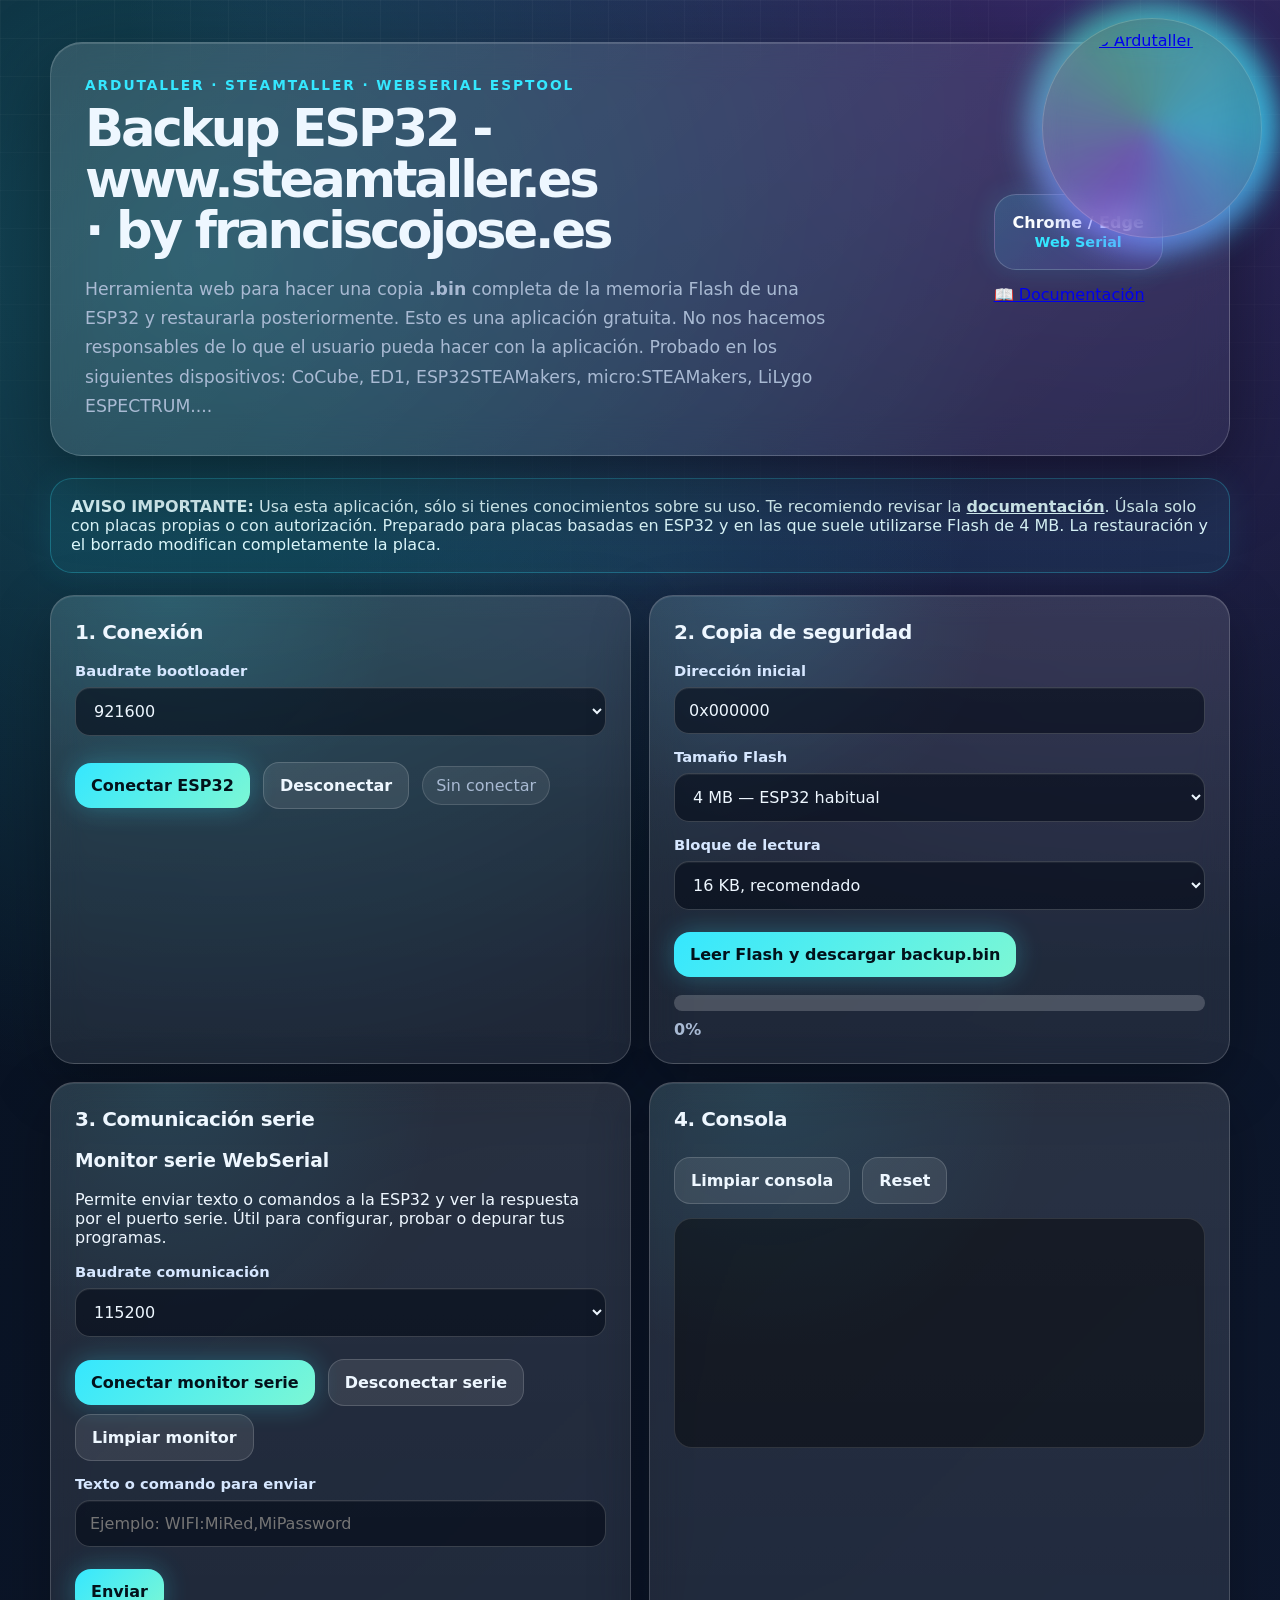
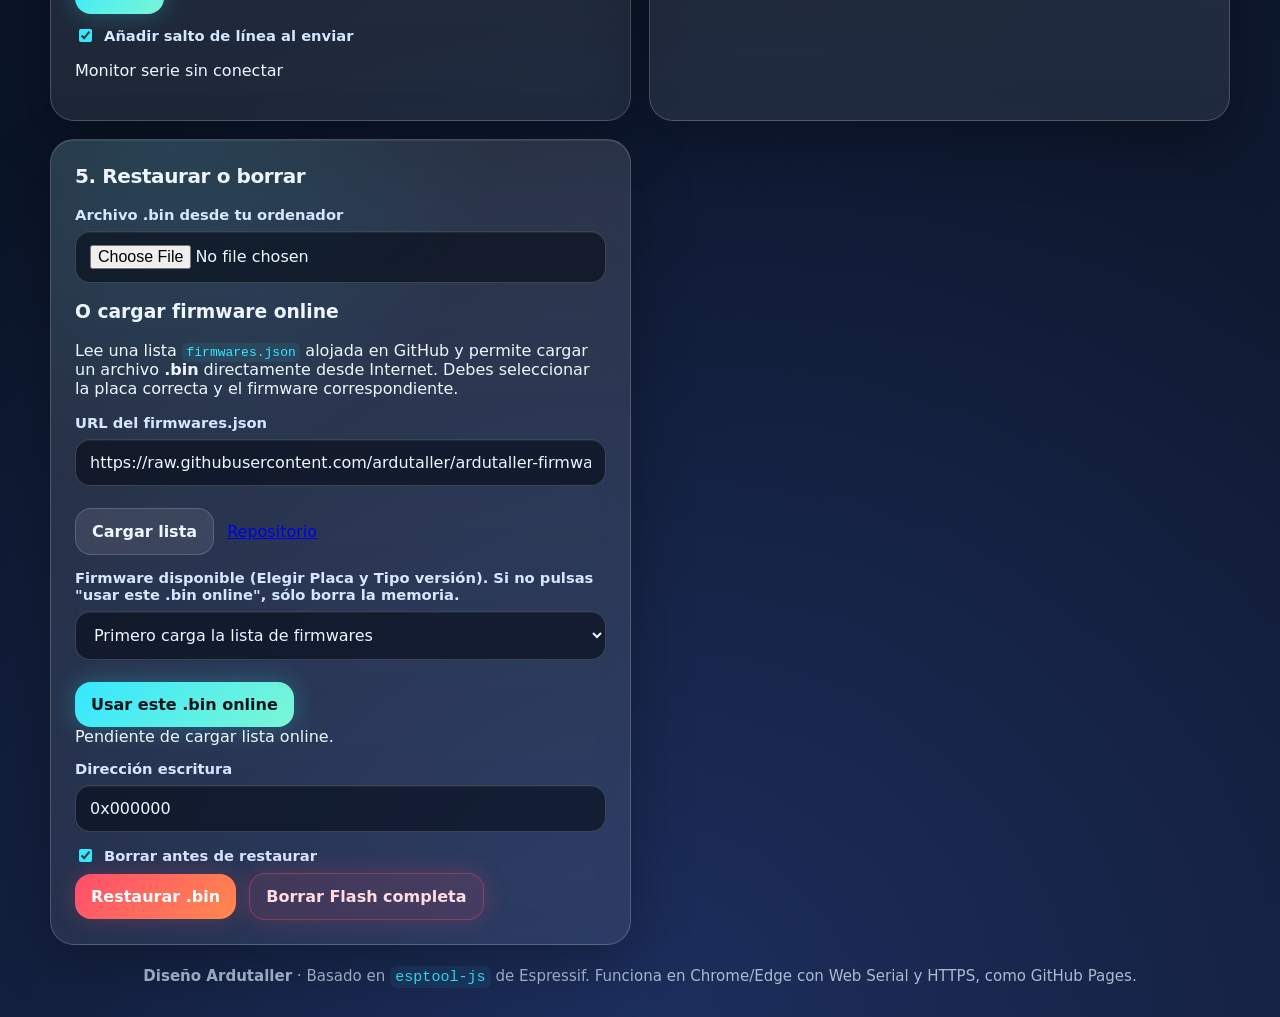
==== commit 9fa0cbbb: "Update index.html" ====
--- a/index.html
+++ b/index.html
@@ -792,7 +792,21 @@
         <h1>Backup ESP32 - www.steamtaller.es · by <a href="http://www.franciscojose.es/" target="_blank" style="color:inherit;text-decoration:none;">franciscojose.es</a></h1>
         <p class="lead">Herramienta web para hacer una copia <strong>.bin</strong> completa de la memoria Flash de una ESP32 y restaurarla posteriormente. Esto es una aplicación gratuita. No nos hacemos responsables de lo que el usuario pueda hacer con la aplicación. Probado en los siguientes dispositivos: CoCube, ED1, ESP32STEAMakers, micro:STEAMakers, LiLygo ESPECTRUM....</p>
       </div>
-      <div class="badge">Chrome / Edge<br><span>Web Serial</span></div>
+      <div style="display:flex;gap:15px;align-items:center;flex-wrap:wrap;">
+
+  <div class="badge">
+    Chrome / Edge<br>
+    <span>Web Serial</span>
+  </div>
+
+  <a href="https://www.ardutaller.com.es/espbackup"
+     target="_blank"
+     rel="noopener"
+     class="doc-badge">
+     📖 Documentación
+  </a>
+
+</div>
     </header>
 
     <section class="notice">
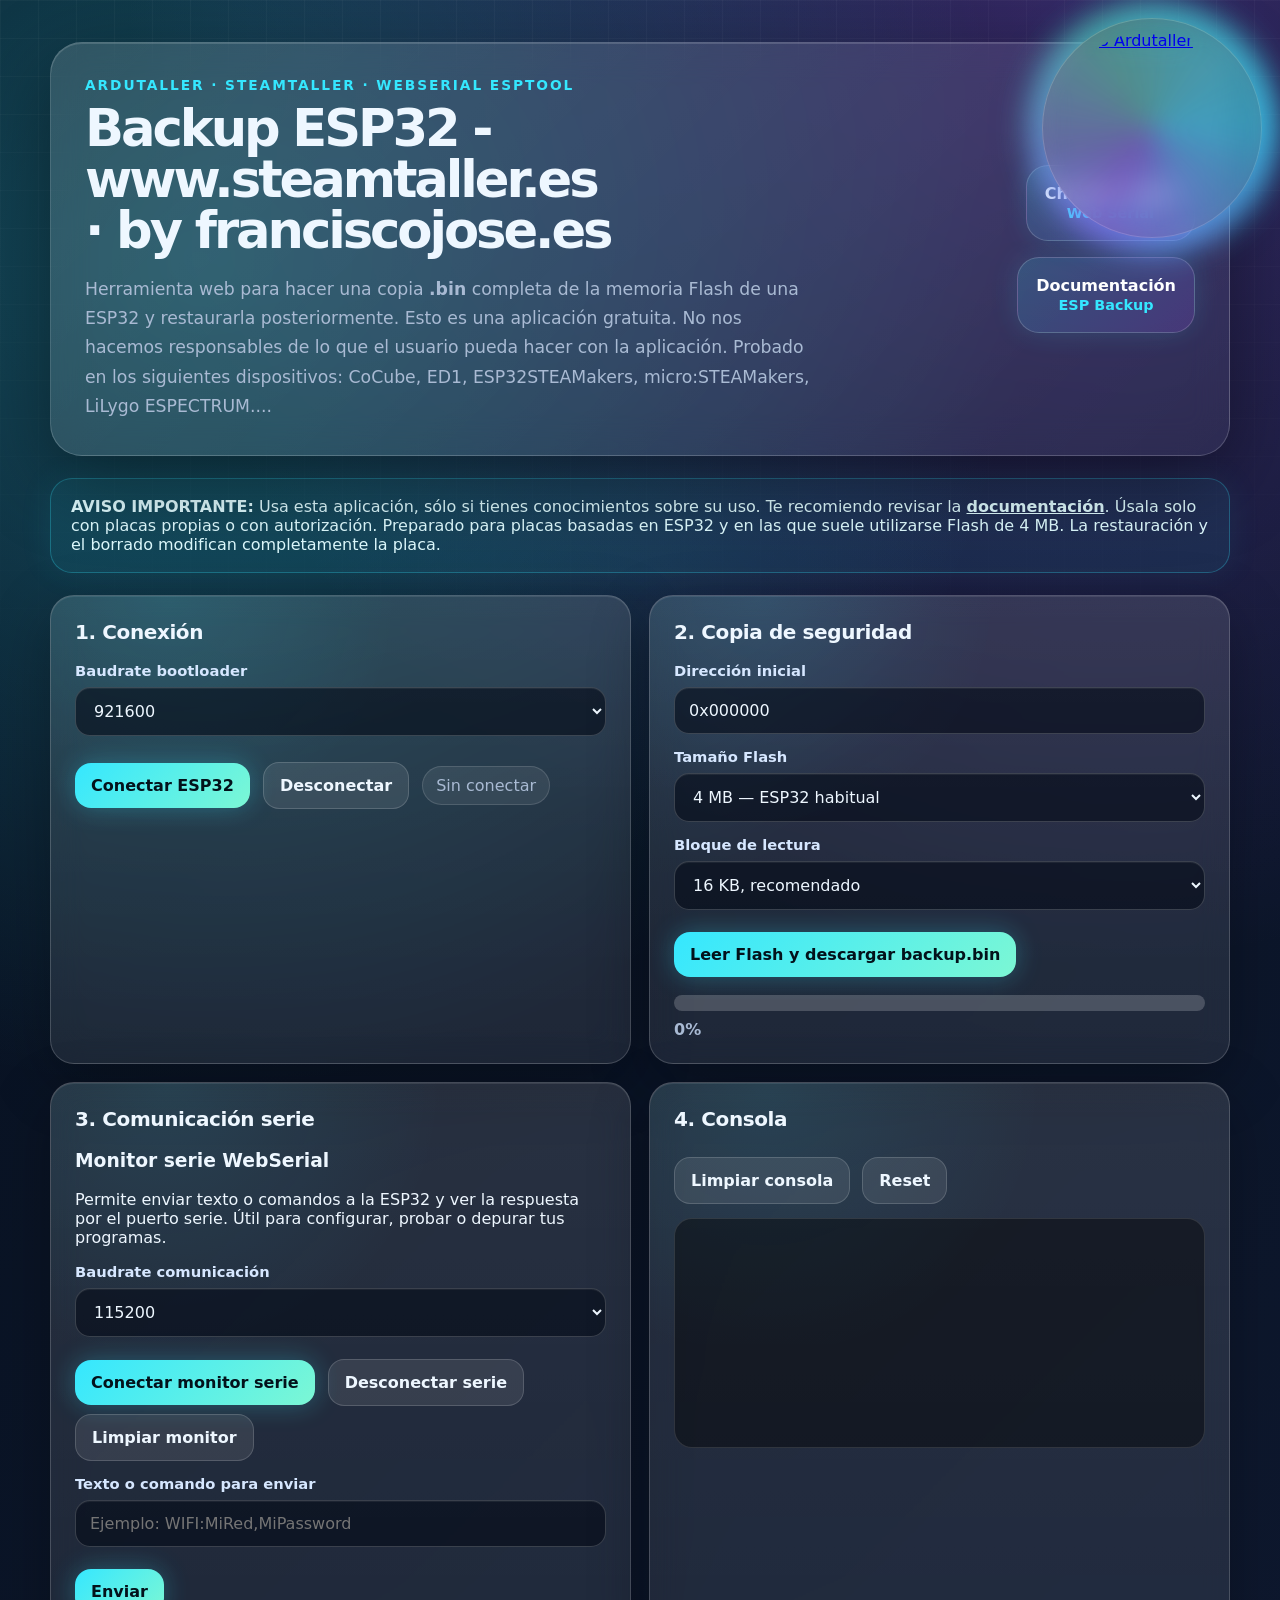
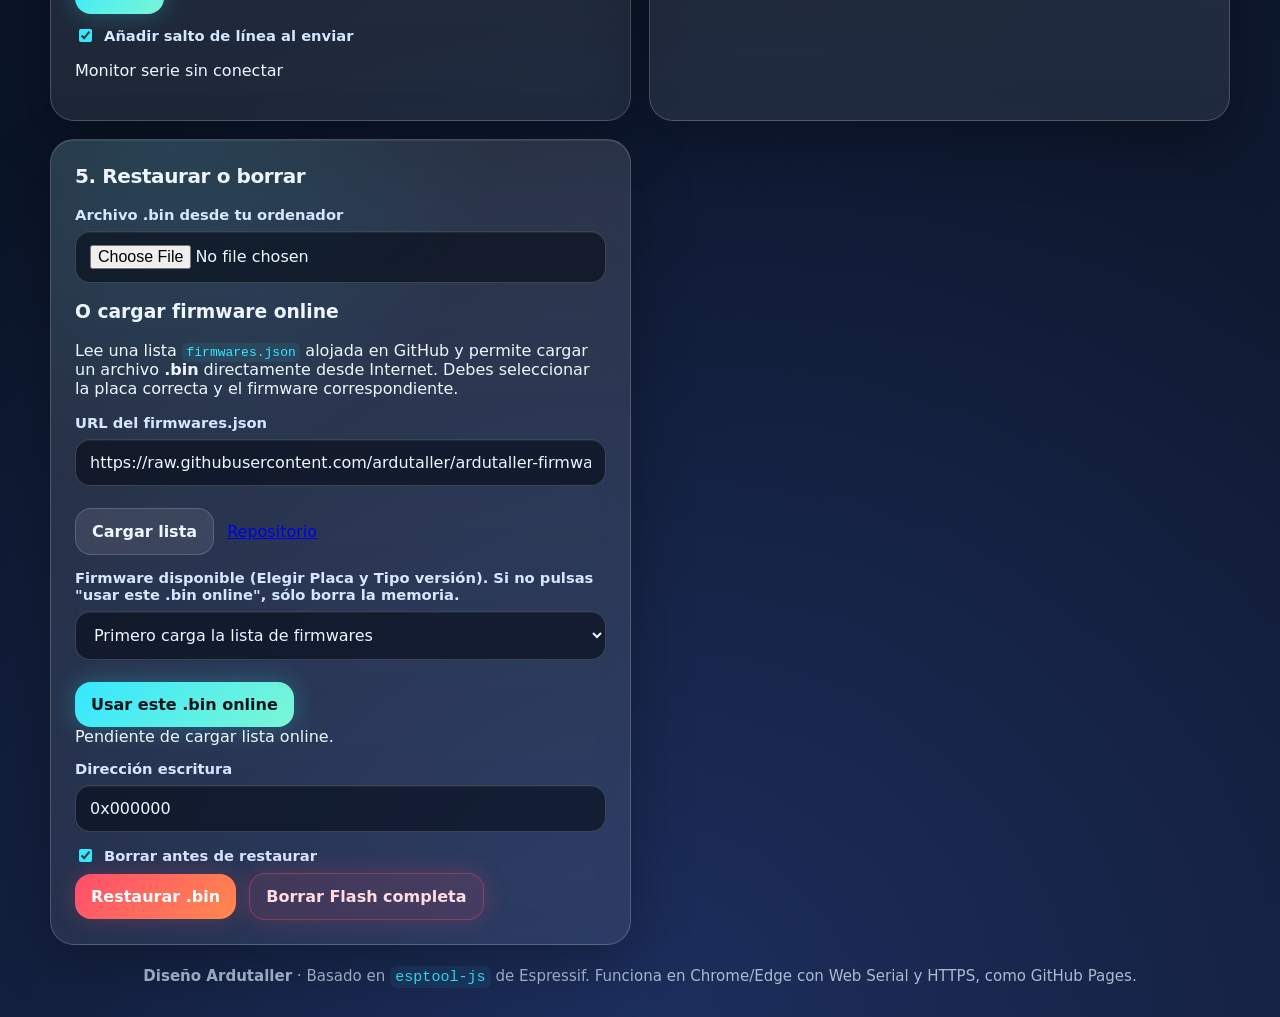
==== commit 309b464e: "Rename index_esp_backup_documentacion.html to index.html" ====
--- a/index.html
+++ b/index.html
@@ -112,6 +112,42 @@
     .badge span{
       color:var(--cyan);
       font-size:.9rem;
+    }
+
+
+    .hero-actions{
+      display:flex;
+      align-items:center;
+      justify-content:flex-end;
+      gap:16px;
+      flex-wrap:wrap;
+      min-width:360px;
+    }
+
+    .doc-badge{
+      min-width:170px;
+      padding:18px;
+      text-align:center;
+      border-radius:22px;
+      background:linear-gradient(135deg, rgba(53,231,255,.18), rgba(155,92,255,.18));
+      border:1px solid rgba(255,255,255,.18);
+      box-shadow:0 0 28px rgba(53,231,255,.14);
+      color:#fff;
+      font-weight:900;
+      text-decoration:none;
+      display:block;
+      transition:transform .18s ease, background .18s ease, box-shadow .18s ease;
+    }
+
+    .doc-badge span{
+      color:var(--cyan);
+      font-size:.9rem;
+    }
+
+    .doc-badge:hover{
+      transform:translateY(-2px);
+      background:linear-gradient(135deg, rgba(53,231,255,.25), rgba(155,92,255,.25));
+      box-shadow:0 0 36px rgba(53,231,255,.28), 0 12px 30px rgba(0,0,0,.25);
     }
 
     .notice{
@@ -414,9 +450,16 @@
         padding:24px;
       }
 
-      .badge{
+      .hero-actions{
+        justify-content:flex-start;
+        min-width:0;
         margin-top:20px;
+      }
+
+      .badge,
+      .doc-badge{
         width:max-content;
+        min-width:160px;
       }
 
       .grid{
@@ -792,21 +835,12 @@
         <h1>Backup ESP32 - www.steamtaller.es · by <a href="http://www.franciscojose.es/" target="_blank" style="color:inherit;text-decoration:none;">franciscojose.es</a></h1>
         <p class="lead">Herramienta web para hacer una copia <strong>.bin</strong> completa de la memoria Flash de una ESP32 y restaurarla posteriormente. Esto es una aplicación gratuita. No nos hacemos responsables de lo que el usuario pueda hacer con la aplicación. Probado en los siguientes dispositivos: CoCube, ED1, ESP32STEAMakers, micro:STEAMakers, LiLygo ESPECTRUM....</p>
       </div>
-      <div style="display:flex;gap:15px;align-items:center;flex-wrap:wrap;">
-
-  <div class="badge">
-    Chrome / Edge<br>
-    <span>Web Serial</span>
-  </div>
-
-  <a href="https://www.ardutaller.com.es/espbackup"
-     target="_blank"
-     rel="noopener"
-     class="doc-badge">
-     📖 Documentación
-  </a>
-
-</div>
+      <div class="hero-actions">
+        <div class="badge">Chrome / Edge<br><span>Web Serial</span></div>
+        <a class="doc-badge" href="https://www.ardutaller.com.es/espbackup" target="_blank" rel="noopener" title="Acceso a documentación ESP Backup">
+          Documentación<br><span>ESP Backup</span>
+        </a>
+      </div>
     </header>
 
     <section class="notice">
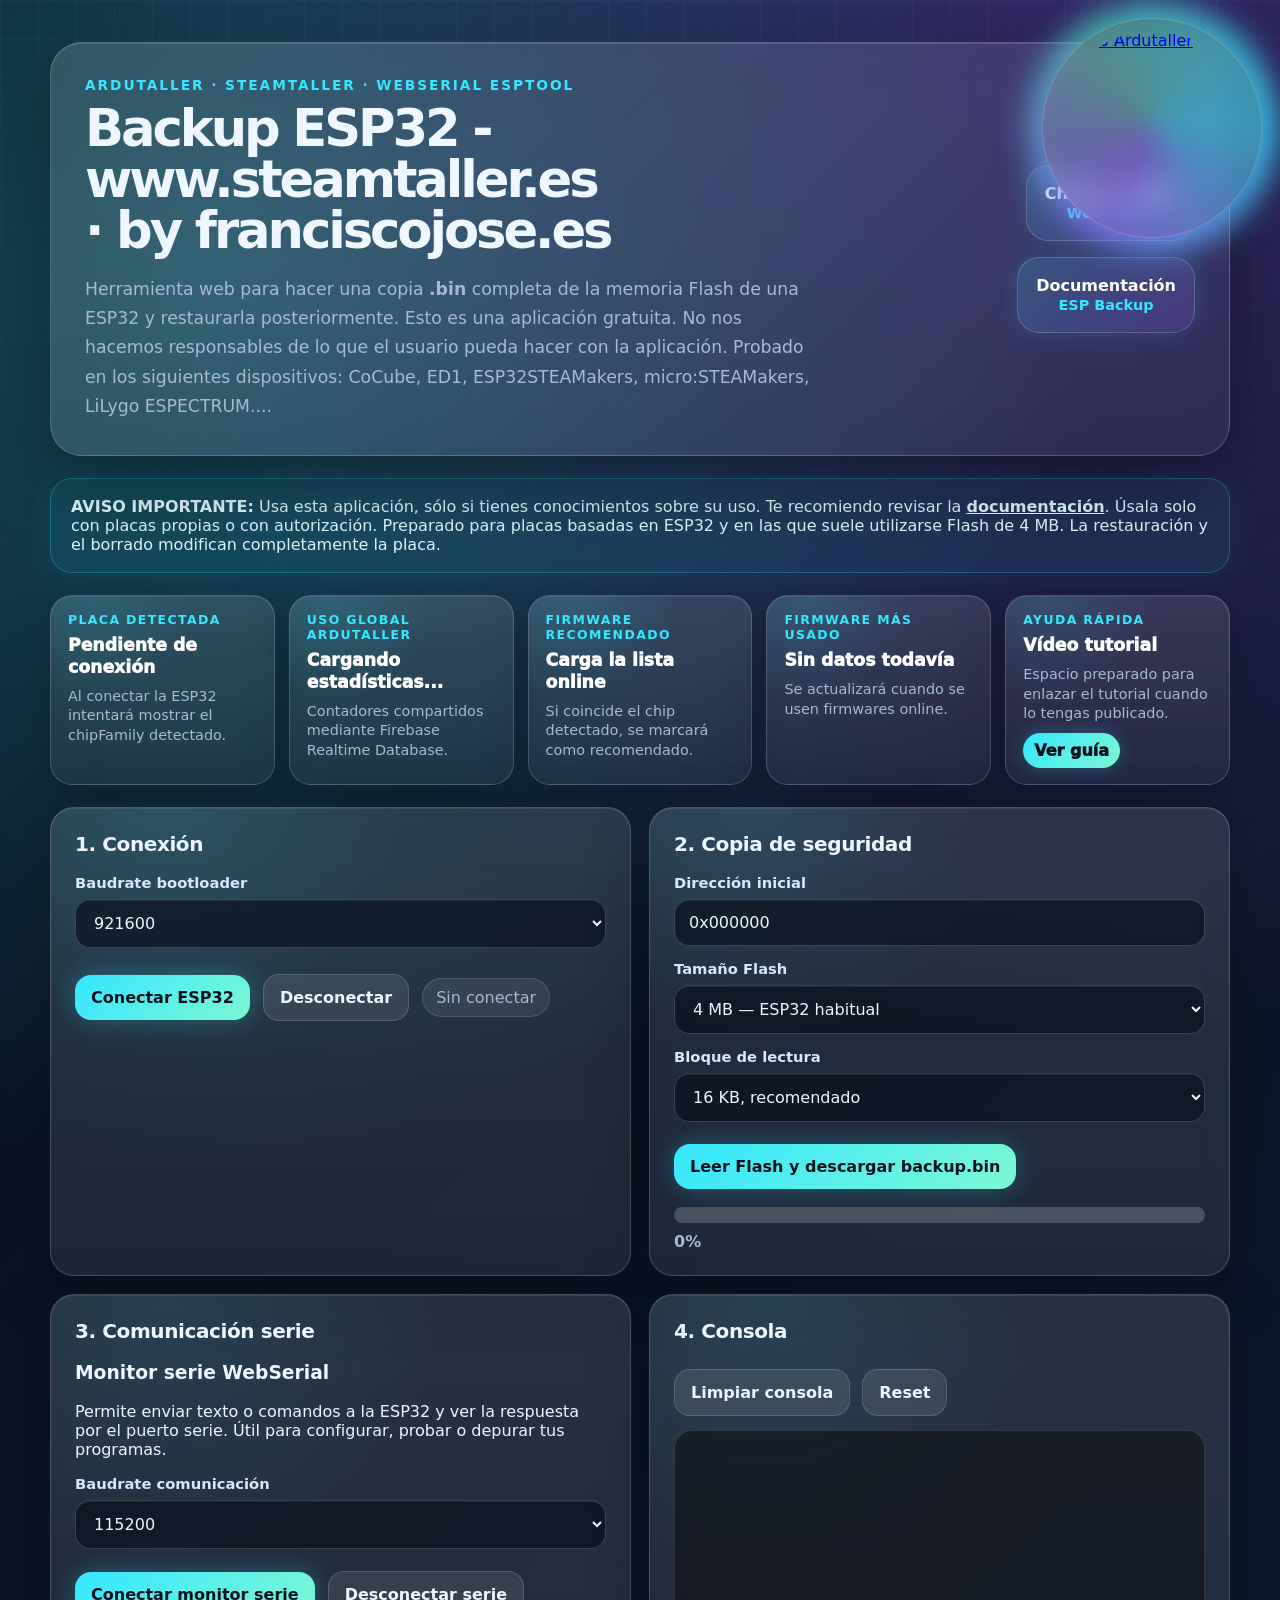
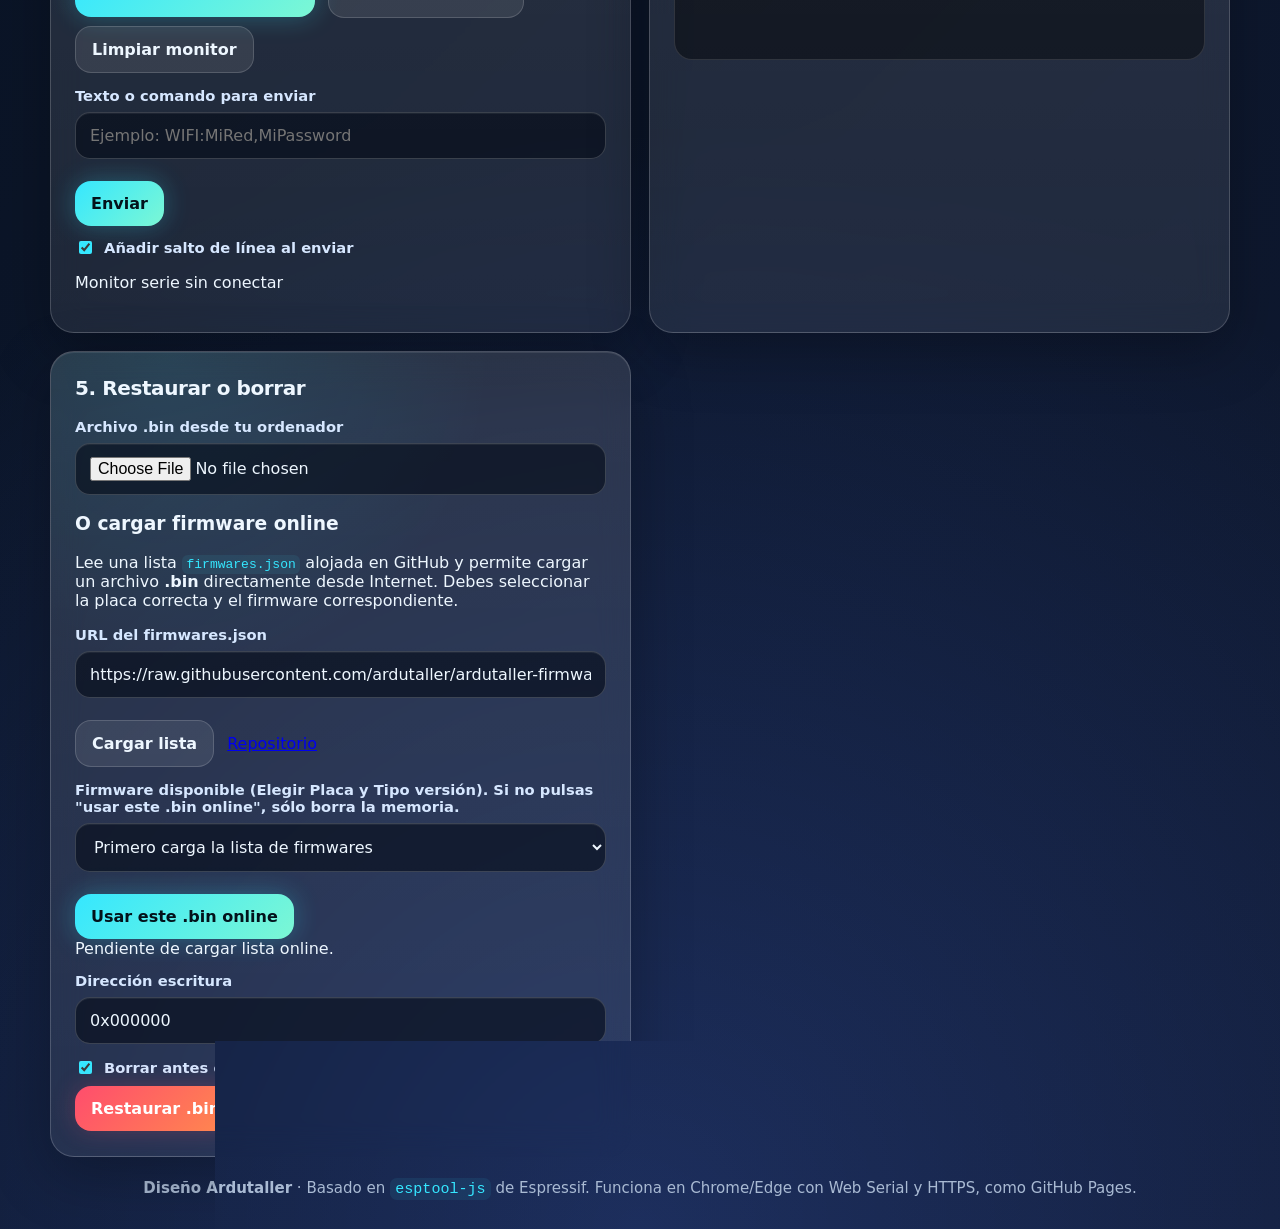
==== commit ba5cf1c2: "Rename index_esp_backup_firebase (1).html to index.html" ====
--- a/index.html
+++ b/index.html
@@ -148,6 +148,84 @@
       transform:translateY(-2px);
       background:linear-gradient(135deg, rgba(53,231,255,.25), rgba(155,92,255,.25));
       box-shadow:0 0 36px rgba(53,231,255,.28), 0 12px 30px rgba(0,0,0,.25);
+    }
+
+
+    .feature-strip{
+      display:grid;
+      grid-template-columns:repeat(auto-fit,minmax(210px,1fr));
+      gap:14px;
+      margin:0 0 22px;
+    }
+
+    .feature-card{
+      padding:16px 17px;
+      border-radius:22px;
+      background:linear-gradient(180deg, rgba(255,255,255,.12), rgba(255,255,255,.06));
+      border:1px solid rgba(255,255,255,.18);
+      box-shadow:0 16px 46px rgba(0,0,0,.22), inset 0 1px 0 rgba(255,255,255,.08);
+      min-height:118px;
+      position:relative;
+      overflow:hidden;
+    }
+
+    .feature-card::after{
+      content:"";
+      position:absolute;
+      inset:0;
+      pointer-events:none;
+      background:radial-gradient(circle at 18% 0%, rgba(53,231,255,.12), transparent 40%);
+    }
+
+    .feature-card > *{position:relative;z-index:1}
+
+    .feature-title{
+      margin:0 0 8px;
+      color:var(--cyan);
+      font-size:.78rem;
+      font-weight:900;
+      text-transform:uppercase;
+      letter-spacing:.11em;
+    }
+
+    .feature-main{
+      margin:0;
+      color:#fff;
+      font-weight:950;
+      font-size:1.08rem;
+      line-height:1.25;
+    }
+
+    .feature-sub{
+      margin:8px 0 0;
+      color:var(--muted);
+      font-size:.9rem;
+      line-height:1.35;
+    }
+
+    .feature-ok{color:var(--ok)}
+    .feature-warn{color:#ffd06f}
+    .feature-danger{color:#ff9caf}
+
+    .feature-link{
+      display:inline-flex;
+      margin-top:10px;
+      color:#03121b;
+      text-decoration:none;
+      font-weight:950;
+      padding:8px 11px;
+      border-radius:999px;
+      background:linear-gradient(135deg,var(--cyan),#7cf7d4);
+      box-shadow:0 0 18px rgba(53,231,255,.25);
+    }
+
+    @media (max-width:980px){
+      .feature-strip{grid-template-columns:repeat(2,minmax(0,1fr));}
+    }
+
+    @media (max-width:620px){
+      .feature-strip{grid-template-columns:1fr;}
+      .hero-actions{min-width:0;justify-content:flex-start;}
     }
 
     .notice{
@@ -846,6 +924,40 @@
     <section class="notice">
       <strong>AVISO IMPORTANTE:</strong> Usa esta aplicación, sólo si tienes conocimientos sobre su uso. Te recomiendo revisar la <a href="https://www.steamakerstaller.com.es/espbackup" target="_blank" rel="noopener" style="color:inherit;font-weight:800;">documentación</a>. Úsala solo con placas propias o con autorización. Preparado para placas basadas en ESP32 y en las que suele utilizarse Flash de 4 MB. La restauración y el borrado modifican completamente la placa.
     </section>
+
+    <section class="feature-strip" aria-label="Panel de estado ESP Backup">
+      <article class="feature-card">
+        <p class="feature-title">Placa detectada</p>
+        <p id="detectedChipMain" class="feature-main">Pendiente de conexión</p>
+        <p id="detectedChipSub" class="feature-sub">Al conectar la ESP32 intentará mostrar el chipFamily detectado.</p>
+      </article>
+
+      <article class="feature-card">
+        <p class="feature-title">Uso global Ardutaller</p>
+        <p id="usageStatsMain" class="feature-main">Cargando estadísticas...</p>
+        <p id="usageStatsSub" class="feature-sub">Contadores compartidos mediante Firebase Realtime Database.</p>
+      </article>
+
+      <article class="feature-card">
+        <p class="feature-title">Firmware recomendado</p>
+        <p id="recommendedFirmwareMain" class="feature-main">Carga la lista online</p>
+        <p id="recommendedFirmwareSub" class="feature-sub">Si coincide el chip detectado, se marcará como recomendado.</p>
+      </article>
+
+      <article class="feature-card">
+        <p class="feature-title">Firmware más usado</p>
+        <p id="topFirmwareMain" class="feature-main">Sin datos todavía</p>
+        <p id="topFirmwareSub" class="feature-sub">Se actualizará cuando se usen firmwares online.</p>
+      </article>
+
+      <article class="feature-card" id="videoTutorial">
+        <p class="feature-title">Ayuda rápida</p>
+        <p class="feature-main">Vídeo tutorial</p>
+        <p class="feature-sub">Espacio preparado para enlazar el tutorial cuando lo tengas publicado.</p>
+        <a class="feature-link" href="https://www.ardutaller.com.es/espbackup" target="_blank" rel="noopener">Ver guía</a>
+      </article>
+    </section>
+
 
     <section class="grid">
 
@@ -1710,6 +1822,269 @@
   </script>
 
 
+  
+
+  <script type="module">
+    /* Mejoras con Firebase Realtime Database: estadísticas globales, usuarios únicos, firmware más usado y recomendación */
+    import { initializeApp } from "https://www.gstatic.com/firebasejs/10.12.5/firebase-app.js";
+    import { getDatabase, ref, onValue, runTransaction, set, get, serverTimestamp } from "https://www.gstatic.com/firebasejs/10.12.5/firebase-database.js";
+
+    const firebaseConfig = {
+      apiKey: "AIzaSyAVMiNb8a4QL5g_-jRqUz8iYwnpqKRdA6E",
+      authDomain: "contador-espbackup.firebaseapp.com",
+      databaseURL: "https://contador-espbackup-default-rtdb.europe-west1.firebasedatabase.app",
+      projectId: "contador-espbackup",
+      storageBucket: "contador-espbackup.firebasestorage.app",
+      messagingSenderId: "803700560436",
+      appId: "1:803700560436:web:0b6d8103e5e920feaaef061",
+      measurementId: "G-MS2JWEQCHW"
+    };
+
+    const app = initializeApp(firebaseConfig);
+    const db = getDatabase(app);
+
+    function formatNumber(value){
+      return new Intl.NumberFormat("es-ES").format(Number(value || 0));
+    }
+
+    function safeKey(value){
+      return String(value || "sin_identificar")
+        .normalize("NFD").replace(/[̀-ͯ]/g, "")
+        .replace(/[.#$\[\]/]/g, "-")
+        .replace(/[^a-zA-Z0-9_\- ]+/g, "")
+        .trim()
+        .slice(0, 80) || "sin_identificar";
+    }
+
+    function normalizeChip(value){
+      return String(value || "")
+        .trim()
+        .toUpperCase()
+        .replace(/_/g, "-")
+        .replace(/\s+/g, "-");
+    }
+
+    function getOrCreateUserId(){
+      const key = "ardutallerEspBackupUserIdV1";
+      let id = localStorage.getItem(key);
+      if (!id) {
+        id = (crypto?.randomUUID?.() || (Date.now().toString(36) + Math.random().toString(36).slice(2))).replace(/[^a-zA-Z0-9_-]/g, "");
+        localStorage.setItem(key, id);
+      }
+      return id;
+    }
+
+    async function incrementFirebaseCounter(path){
+      try {
+        await runTransaction(ref(db, path), current => Number(current || 0) + 1);
+      } catch (error) {
+        console.warn("No se pudo actualizar el contador:", path, error);
+      }
+    }
+
+    async function registerUniqueUser(){
+      try {
+        const id = getOrCreateUserId();
+        const userRef = ref(db, `espbackup/users/${id}`);
+        const snap = await get(userRef);
+        if (!snap.exists()) {
+          await set(userRef, true);
+          return true;
+        }
+      } catch (error) {
+        console.warn("No se pudo registrar usuario único:", error);
+      }
+      return false;
+    }
+
+    function firmwareItemName(item, index){
+      if (typeof window.firmwareName === "function") return window.firmwareName(item, index || 0);
+      return item?.nombre || item?.name || item?.title || item?.titulo || `Firmware ${(index || 0) + 1}`;
+    }
+
+    function firmwareItemDevice(item){
+      if (typeof window.firmwareDevice === "function") return window.firmwareDevice(item);
+      return item?.dispositivo || item?.device || item?.placa || item?.board || "";
+    }
+
+    function firmwareItemChip(item){
+      if (typeof window.firmwareChipFamily === "function") return window.firmwareChipFamily(item);
+      return item?.chipFamily || item?.chip || item?.builds?.[0]?.chipFamily || "";
+    }
+
+    function selectedFirmwareLabel(){
+      try {
+        const select = document.getElementById("remoteFirmware");
+        const list = Array.isArray(window.firmwareCatalog) ? window.firmwareCatalog : (Array.isArray(firmwareCatalog) ? firmwareCatalog : []);
+        const item = list[Number(select?.value)];
+        if (!item) return "Firmware online sin seleccionar";
+        return firmwareItemDevice(item) || firmwareItemName(item, Number(select.value));
+      } catch(e) {
+        return "Firmware online";
+      }
+    }
+
+    function getChipFromGlobals(){
+      return window.connectedChipFamily || window.detectedChipFamily || window.espChipFamily || "";
+    }
+
+    function getChipFromLog(){
+      const log = document.getElementById("log")?.textContent || "";
+      const patterns = [
+        /chip\s*family[:\s]+(ESP32(?:-S3)?)/i,
+        /detectad[ao][:\s]+(ESP32(?:-S3)?)/i,
+        /chip[:\s]+(ESP32(?:-S3)?)/i,
+        /(ESP32-S3)/i,
+        /(ESP32)/i
+      ];
+      for (const pattern of patterns) {
+        const match = log.match(pattern);
+        if (match) return match[1].toUpperCase();
+      }
+      return "";
+    }
+
+    function currentChip(){
+      return getChipFromGlobals() || getChipFromLog();
+    }
+
+    function updateDetectedChip(){
+      const chip = currentChip();
+      const main = document.getElementById("detectedChipMain");
+      const sub = document.getElementById("detectedChipSub");
+      if (!main || !sub) return;
+
+      if (chip) {
+        main.textContent = chip;
+        main.className = "feature-main feature-ok";
+        sub.textContent = "Usa esta información para elegir firmwares compatibles antes de restaurar.";
+      } else {
+        main.textContent = "Pendiente de conexión";
+        main.className = "feature-main feature-warn";
+        sub.textContent = "Conecta una placa para intentar detectar si es ESP32, ESP32-S3 u otra familia compatible.";
+      }
+    }
+
+    function updateFirmwareRecommendation(){
+      const main = document.getElementById("recommendedFirmwareMain");
+      const sub = document.getElementById("recommendedFirmwareSub");
+      if (!main || !sub) return;
+
+      const list = Array.isArray(window.firmwareCatalog) ? window.firmwareCatalog : (Array.isArray(firmwareCatalog) ? firmwareCatalog : []);
+      const chip = currentChip();
+
+      if (!list.length) {
+        main.textContent = "Carga la lista online";
+        main.className = "feature-main";
+        sub.textContent = "Cuando cargues firmwares.json se buscarán coincidencias con la placa.";
+        return;
+      }
+
+      if (!chip) {
+        main.textContent = `${list.length} firmwares disponibles`;
+        main.className = "feature-main feature-warn";
+        sub.textContent = "Conecta la placa para poder recomendar por chipFamily.";
+        return;
+      }
+
+      const chipNorm = normalizeChip(chip);
+      const matchIndex = list.findIndex(item => normalizeChip(firmwareItemChip(item)) === chipNorm);
+
+      if (matchIndex >= 0) {
+        const item = list[matchIndex];
+        main.textContent = firmwareItemName(item, matchIndex);
+        main.className = "feature-main feature-ok";
+        sub.textContent = `Recomendado porque el firmware indica ${firmwareItemChip(item)} y la placa parece ${chip}.`;
+
+        const select = document.getElementById("remoteFirmware");
+        if (select && select.value === "") {
+          const option = select.querySelector(`option[value="${matchIndex}"]`);
+          if (option) option.textContent = "⭐ Recomendado · " + option.textContent.replace(/^⭐ Recomendado · /, "");
+        }
+      } else {
+        main.textContent = "Sin coincidencia clara";
+        main.className = "feature-main feature-danger";
+        sub.textContent = `La placa parece ${chip}, pero no se encontró firmware con ese chipFamily.`;
+      }
+    }
+
+    function listenGlobalStats(){
+      onValue(ref(db, "espbackup/counters"), snap => {
+        const data = snap.val() || {};
+        const main = document.getElementById("usageStatsMain");
+        const sub = document.getElementById("usageStatsSub");
+        if (main) main.textContent = `${formatNumber(data.backups)} backups · ${formatNumber(data.restores)} restauraciones`;
+        if (sub) sub.textContent = `${formatNumber(data.remoteBins)} firmwares online · ${formatNumber(data.erases)} borrados · ${formatNumber(data.uniqueUsers)} usuarios`;
+      }, error => {
+        const main = document.getElementById("usageStatsMain");
+        const sub = document.getElementById("usageStatsSub");
+        if (main) main.textContent = "Firebase sin acceso";
+        if (sub) sub.textContent = "Revisa las reglas de Realtime Database para permitir lectura y escritura controlada.";
+        console.warn(error);
+      });
+
+      onValue(ref(db, "espbackup/firmwares"), snap => {
+        const data = snap.val() || {};
+        const entries = Object.entries(data).sort((a,b) => Number(b[1] || 0) - Number(a[1] || 0));
+        const main = document.getElementById("topFirmwareMain");
+        const sub = document.getElementById("topFirmwareSub");
+        if (!main || !sub) return;
+        if (!entries.length) {
+          main.textContent = "Sin datos todavía";
+          sub.textContent = "Se actualizará cuando se usen firmwares online.";
+          return;
+        }
+        const [name, count] = entries[0];
+        main.textContent = name.replace(/-/g, " ");
+        sub.textContent = `${formatNumber(count)} usos registrados · Top ${Math.min(entries.length, 3)} disponible en Firebase`;
+      });
+    }
+
+    async function incrementGlobalStat(name){
+      await incrementFirebaseCounter(`espbackup/counters/${name}`);
+    }
+
+    async function countRemoteFirmwareUse(){
+      const label = selectedFirmwareLabel();
+      await incrementGlobalStat("remoteBins");
+      await incrementFirebaseCounter(`espbackup/firmwares/${safeKey(label)}`);
+    }
+
+    document.addEventListener("DOMContentLoaded", async () => {
+      listenGlobalStats();
+      const isNewUser = await registerUniqueUser();
+      if (isNewUser) await incrementFirebaseCounter("espbackup/counters/uniqueUsers");
+
+      updateDetectedChip();
+      updateFirmwareRecommendation();
+
+      document.getElementById("btnBackup")?.addEventListener("click", () => incrementGlobalStat("backups"));
+      document.getElementById("btnLoadRemoteBin")?.addEventListener("click", countRemoteFirmwareUse);
+
+      document.getElementById("dangerConfirmContinue")?.addEventListener("click", () => {
+        const kind = document.getElementById("dangerConfirmContinue")?.dataset?.kind;
+        if (kind === "restore") incrementGlobalStat("restores");
+        if (kind === "erase") incrementGlobalStat("erases");
+      });
+
+      document.getElementById("btnLoadFirmwareList")?.addEventListener("click", () => setTimeout(updateFirmwareRecommendation, 900));
+      document.getElementById("remoteFirmware")?.addEventListener("change", updateFirmwareRecommendation);
+
+      const log = document.getElementById("log");
+      if (log) {
+        new MutationObserver(() => {
+          updateDetectedChip();
+          updateFirmwareRecommendation();
+        }).observe(log, { childList:true, characterData:true, subtree:true });
+      }
+
+      setInterval(() => {
+        updateDetectedChip();
+        updateFirmwareRecommendation();
+      }, 1200);
+    });
+  </script>
+
   <script type="module" src="app.js"></script>
 </body>
 </html>
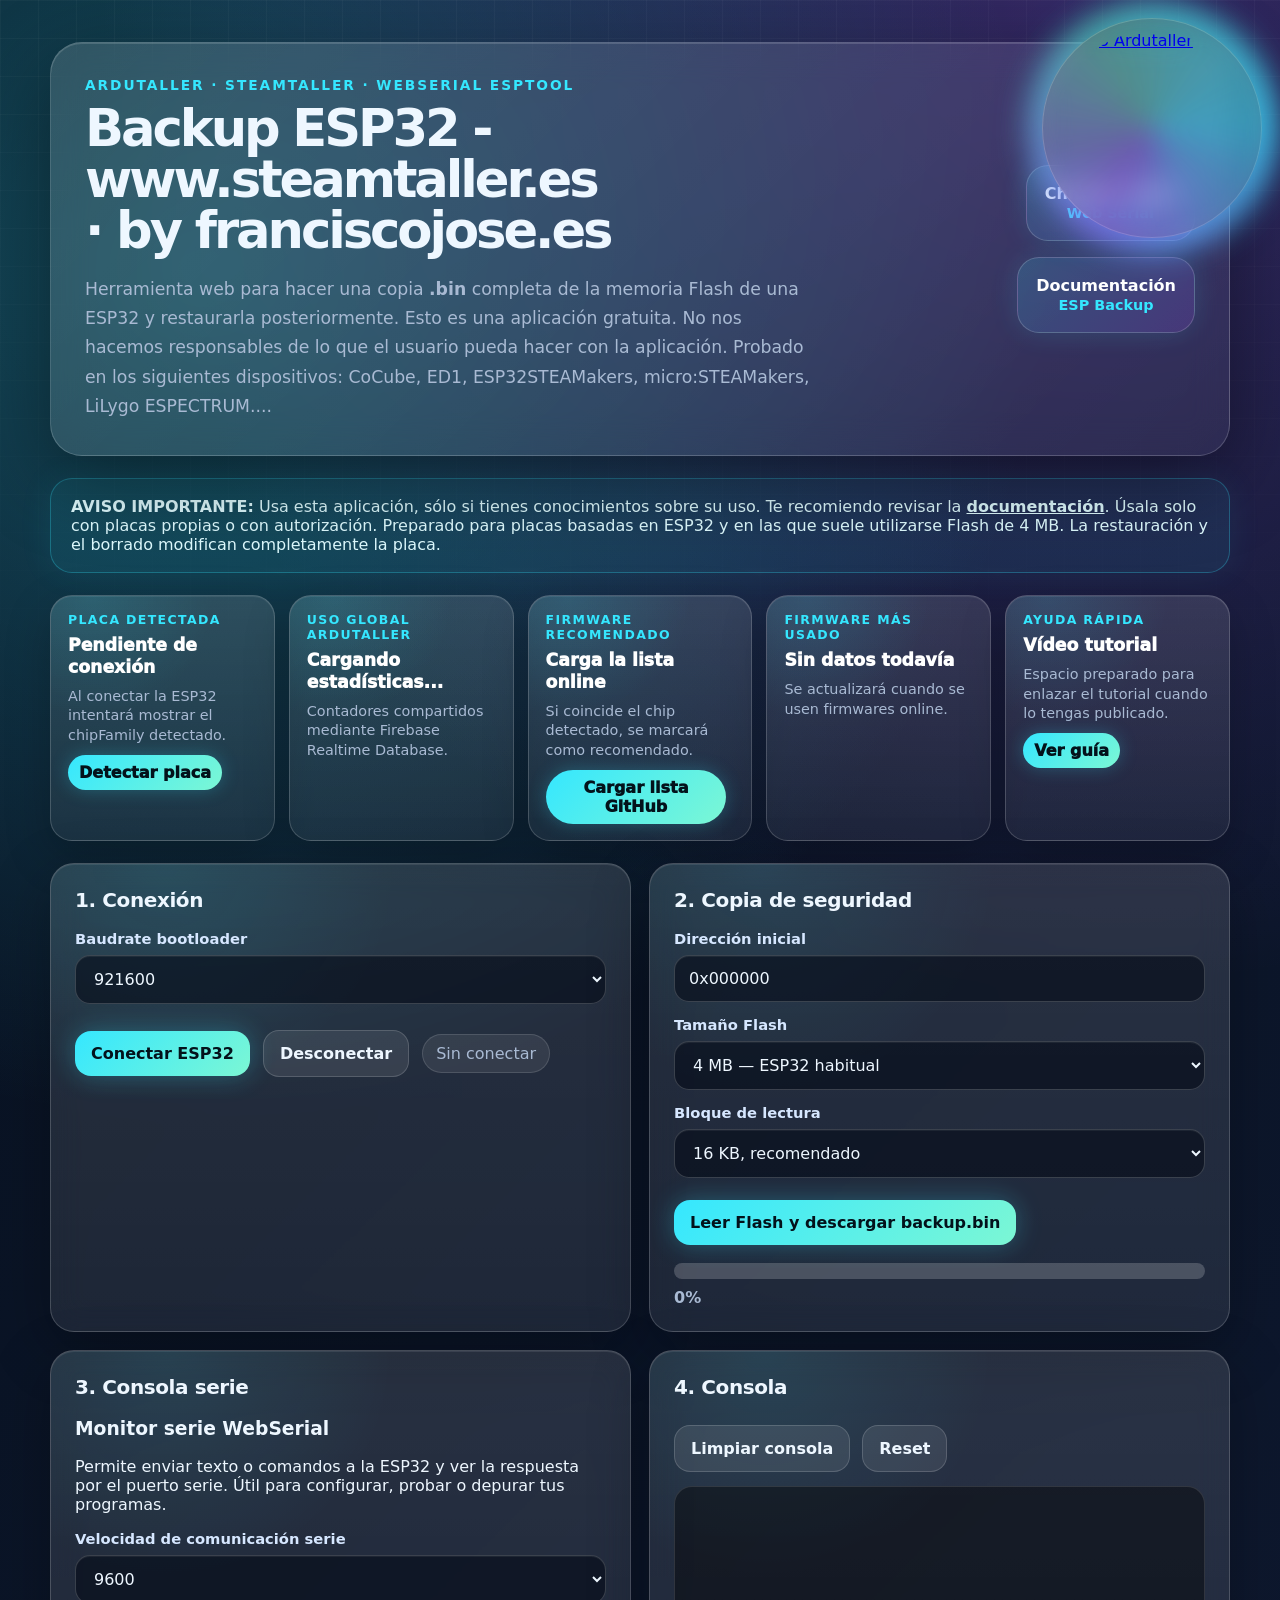
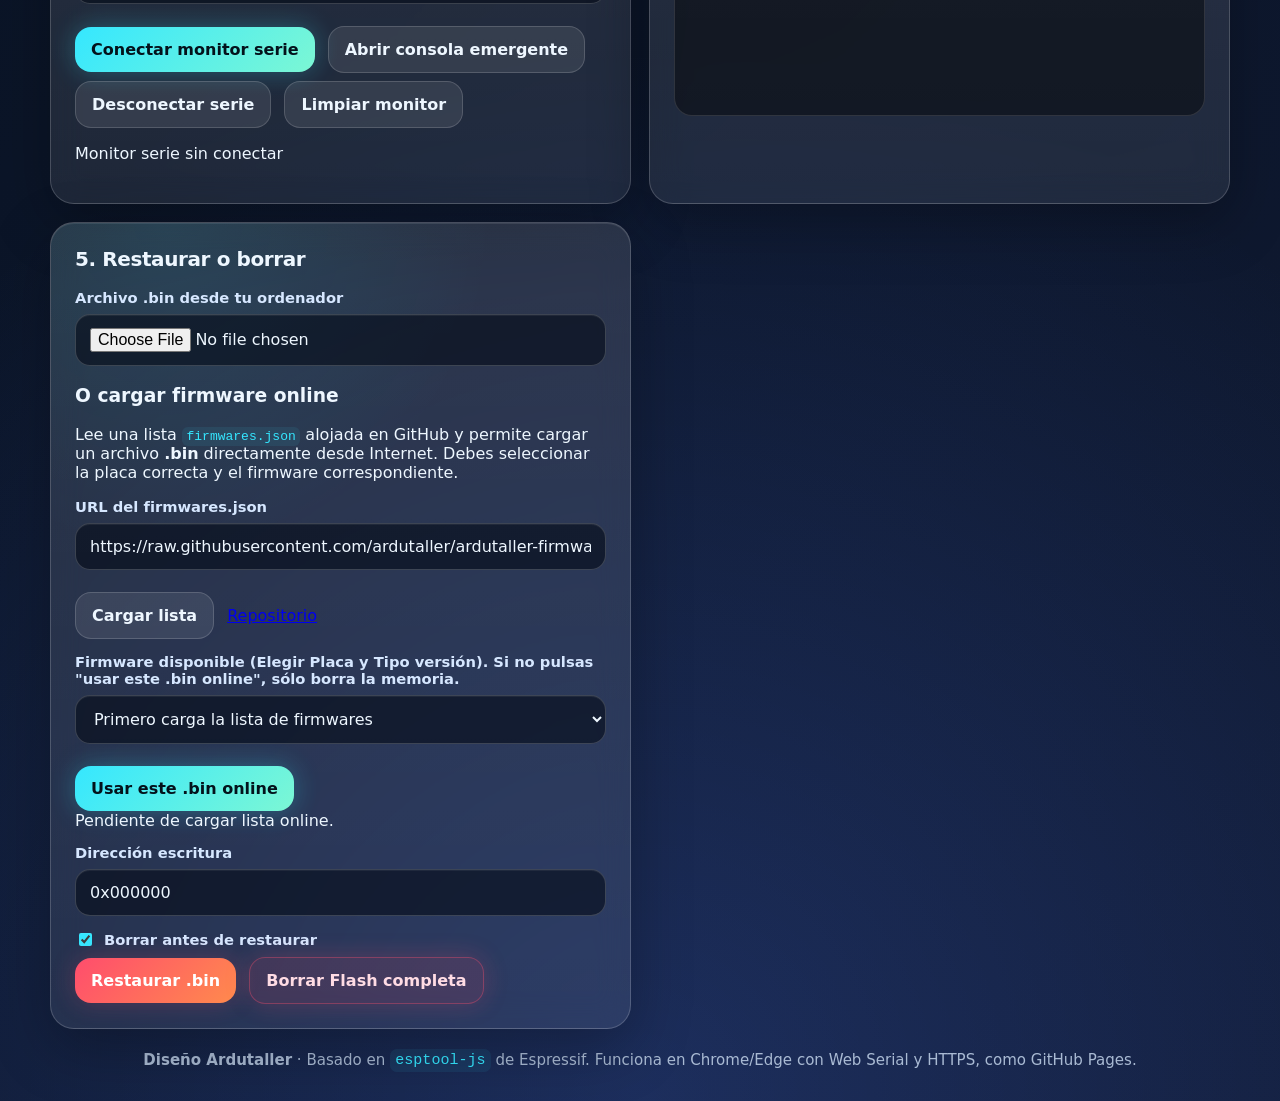
==== commit e84f23cd: "Rename index_esp_backup_v4.html to index.html" ====
--- a/index.html
+++ b/index.html
@@ -217,6 +217,21 @@
       border-radius:999px;
       background:linear-gradient(135deg,var(--cyan),#7cf7d4);
       box-shadow:0 0 18px rgba(53,231,255,.25);
+    }
+
+    .feature-button{
+      appearance:none;
+      border:0;
+      cursor:pointer;
+      font:inherit;
+      font-weight:950;
+      margin:10px 8px 0 0;
+      transition:.18s ease;
+    }
+
+    .feature-button:hover{
+      transform:translateY(-2px);
+      box-shadow:0 0 26px rgba(53,231,255,.35), 0 12px 28px rgba(0,0,0,.22);
     }
 
     @media (max-width:980px){
@@ -715,6 +730,124 @@
       }
     }
 
+
+    /* Consola serie en ventana emergente */
+    .serial-inline-console{
+      display:none !important;
+    }
+
+    .serial-modal-overlay{
+      position:fixed;
+      inset:0;
+      z-index:10020;
+      display:none;
+      align-items:center;
+      justify-content:center;
+      padding:18px;
+      background:rgba(0,0,0,.72);
+      backdrop-filter:blur(10px);
+      -webkit-backdrop-filter:blur(10px);
+    }
+
+    .serial-modal-overlay.is-open{
+      display:flex;
+    }
+
+    .serial-modal{
+      width:min(1120px,100%);
+      max-height:min(90vh,860px);
+      overflow:hidden;
+      border-radius:26px;
+      border:1px solid rgba(53,231,255,.26);
+      background:linear-gradient(180deg, rgba(16,26,51,.98), rgba(7,17,31,.98));
+      box-shadow:0 30px 120px rgba(0,0,0,.65), 0 0 45px rgba(53,231,255,.22);
+    }
+
+    .serial-modal-header{
+      display:flex;
+      align-items:flex-start;
+      justify-content:space-between;
+      gap:14px;
+      padding:20px 24px;
+      border-bottom:1px solid rgba(255,255,255,.12);
+      background:linear-gradient(135deg, rgba(53,231,255,.20), rgba(155,92,255,.14));
+    }
+
+    .serial-modal-title{
+      margin:0;
+      font-size:1.25rem;
+      letter-spacing:-.02em;
+    }
+
+    .serial-modal-subtitle{
+      margin:8px 0 0;
+      color:#dffbff;
+      line-height:1.45;
+    }
+
+    .serial-modal-close{
+      margin:0;
+      min-width:44px;
+      height:44px;
+      border-radius:999px;
+      padding:0;
+      background:rgba(255,255,255,.10);
+      color:#fff;
+      font-size:1.3rem;
+    }
+
+    .serial-modal-body{
+      padding:22px 24px 24px;
+    }
+
+    .serial-modal-toolbar{
+      display:flex;
+      align-items:end;
+      gap:12px;
+      flex-wrap:wrap;
+      margin-bottom:14px;
+    }
+
+    .serial-modal-toolbar .row{
+      flex:1 1 360px;
+      margin:0;
+    }
+
+    .serial-modal-monitor{
+      min-height:420px;
+      max-height:52vh;
+      overflow:auto;
+      padding:18px;
+      border-radius:20px;
+      background:rgba(0,0,0,.58);
+      border:1px solid rgba(53,231,255,.20);
+      color:#bff9ff;
+      font-size:1.08rem;
+      line-height:1.62;
+      white-space:pre-wrap;
+      box-shadow:inset 0 0 24px rgba(53,231,255,.05);
+    }
+
+    .serial-modal-footer{
+      display:flex;
+      align-items:center;
+      justify-content:space-between;
+      gap:12px;
+      flex-wrap:wrap;
+      margin-top:14px;
+    }
+
+    @media (max-width:720px){
+      .serial-modal-body{
+        padding:16px;
+      }
+      .serial-modal-monitor{
+        min-height:330px;
+        font-size:1rem;
+      }
+    }
+
+
     /* Pantallas emergentes de advertencia y progreso: solo para Restaurar .bin y Borrar Flash */
     .danger-modal-overlay{
       position:fixed;
@@ -930,6 +1063,7 @@
         <p class="feature-title">Placa detectada</p>
         <p id="detectedChipMain" class="feature-main">Pendiente de conexión</p>
         <p id="detectedChipSub" class="feature-sub">Al conectar la ESP32 intentará mostrar el chipFamily detectado.</p>
+        <button id="btnQuickDetectBoard" class="feature-link feature-button" type="button">Detectar placa</button>
       </article>
 
       <article class="feature-card">
@@ -942,6 +1076,7 @@
         <p class="feature-title">Firmware recomendado</p>
         <p id="recommendedFirmwareMain" class="feature-main">Carga la lista online</p>
         <p id="recommendedFirmwareSub" class="feature-sub">Si coincide el chip detectado, se marcará como recomendado.</p>
+        <button id="btnQuickLoadDefaultFirmwareList" class="feature-link feature-button" type="button">Cargar lista GitHub</button>
       </article>
 
       <article class="feature-card">
@@ -1009,17 +1144,18 @@
 
 
       <article class="card">
-        <h2>3. Comunicación serie</h2>
+        <h2>3. Consola serie</h2>
 
         <div class="serial-terminal">
           <h3>Monitor serie WebSerial</h3>
           <p>Permite enviar texto o comandos a la ESP32 y ver la respuesta por el puerto serie. Útil para configurar, probar o depurar tus programas.</p>
 
           <div class="row">
-            <label>Baudrate comunicación</label>
+            <label>Velocidad de comunicación serie</label>
             <select id="serialBaudrate">
-              <option value="115200" selected>115200</option>
-              <option value="9600">9600</option>
+              <option value="9600" selected>9600</option>
+              <option value="9600">9600 (Recomendado con STEAMakersBlocks)</option>
+              <option value="115200">115200</option>
               <option value="57600">57600</option>
               <option value="230400">230400</option>
               <option value="460800">460800</option>
@@ -1028,10 +1164,11 @@
           </div>
 
           <button id="btnSerialConnect" class="primary" type="button">Conectar monitor serie</button>
+          <button id="btnSerialOpenModal" type="button">Abrir consola emergente</button>
           <button id="btnSerialDisconnect" type="button">Desconectar serie</button>
           <button id="btnSerialClear" type="button">Limpiar monitor</button>
 
-          <div class="serial-terminal-grid">
+          <div class="serial-terminal-grid serial-inline-console">
             <div class="row">
               <label>Texto o comando para enviar</label>
               <input id="serialInput" placeholder="Ejemplo: WIFI:MiRed,MiPassword" />
@@ -1039,10 +1176,10 @@
             <button id="btnSerialSend" class="primary" type="button">Enviar</button>
           </div>
 
-          <label class="check"><input id="serialNewline" type="checkbox" checked /> Añadir salto de línea al enviar</label>
+          <label class="check serial-inline-console"><input id="serialNewline" type="checkbox" checked /> Añadir salto de línea al enviar</label>
 
           <p id="serialStatus" class="serial-status">Monitor serie sin conectar</p>
-          <pre id="serialMonitor" class="serial-monitor"></pre>
+          <pre id="serialMonitor" class="serial-monitor serial-inline-console"></pre>
         </div>
       </article>
 
@@ -1114,6 +1251,35 @@
 
     </section>
 
+
+
+    <div id="serialConsoleModal" class="serial-modal-overlay" aria-hidden="true">
+      <div class="serial-modal" role="dialog" aria-modal="true" aria-labelledby="serialConsoleTitle">
+        <div class="serial-modal-header">
+          <div>
+            <h2 id="serialConsoleTitle" class="serial-modal-title">Consola serie WebSerial</h2>
+            <p id="serialModalStatus" class="serial-modal-subtitle">Monitor serie sin conectar.</p>
+          </div>
+          <button id="serialModalClose" class="serial-modal-close" type="button" title="Cerrar ventana">×</button>
+        </div>
+        <div class="serial-modal-body">
+          <div class="serial-modal-toolbar">
+            <div class="row">
+              <label>Texto o comando para enviar</label>
+              <input id="serialInputModal" placeholder="Ejemplo: WIFI:MiRed,MiPassword" />
+            </div>
+            <button id="btnSerialSendModal" class="primary" type="button">Enviar</button>
+            <button id="btnSerialClearModal" type="button">Limpiar monitor</button>
+            <button id="btnSerialDisconnectModal" type="button">Desconectar serie</button>
+          </div>
+          <pre id="serialMonitorModal" class="serial-modal-monitor"></pre>
+          <div class="serial-modal-footer">
+            <label class="check"><input id="serialNewlineModal" type="checkbox" checked /> Añadir salto de línea al enviar</label>
+            <span class="status">Letras ampliadas para lectura cómoda</span>
+          </div>
+        </div>
+      </div>
+    </div>
 
 
     <div id="dangerConfirmModal" class="danger-modal-overlay" aria-hidden="true">
@@ -1183,6 +1349,7 @@
     const writeAddrInput = document.getElementById("writeAddr");
 
     let firmwareCatalog = [];
+    window.firmwareCatalog = firmwareCatalog;
 
     function updateDangerPopupImage(src) {
       if (!src) return;
@@ -1266,6 +1433,11 @@
              window.espChipFamily ||
              "";
     }
+
+    window.firmwareName = firmwareName;
+    window.firmwareDevice = firmwareDevice;
+    window.firmwareChipFamily = firmwareChipFamily;
+    window.normalizedChipName = normalizedChipName;
 
     function selectedFirmwareItem() {
       return firmwareCatalog[Number(firmwareSelect.value)] || null;
@@ -1442,6 +1614,7 @@
         const data = await response.json();
         applyCatalogUi(data);
         firmwareCatalog = normalizeFirmwareCatalog(data).filter(isValidFirmwareItem);
+        window.firmwareCatalog = firmwareCatalog;
 
         if (!firmwareCatalog.length) {
           firmwareSelect.innerHTML = '<option value="">No se encontraron firmwares válidos</option>';
@@ -1527,11 +1700,41 @@
 
     const serialStatus = document.getElementById("serialStatus");
     const serialMonitor = document.getElementById("serialMonitor");
+    const serialConsoleModal = document.getElementById("serialConsoleModal");
+    const serialMonitorModal = document.getElementById("serialMonitorModal");
+    const serialModalStatus = document.getElementById("serialModalStatus");
+
+    function openSerialModal() {
+      if (!serialConsoleModal) return;
+      serialConsoleModal.classList.add("is-open");
+      serialConsoleModal.setAttribute("aria-hidden", "false");
+      if (serialMonitorModal && serialMonitor) {
+        serialMonitorModal.textContent = serialMonitor.textContent;
+        serialMonitorModal.scrollTop = serialMonitorModal.scrollHeight;
+      }
+      setTimeout(() => document.getElementById("serialInputModal")?.focus(), 80);
+    }
+
+    function closeSerialModal() {
+      if (!serialConsoleModal) return;
+      serialConsoleModal.classList.remove("is-open");
+      serialConsoleModal.setAttribute("aria-hidden", "true");
+    }
+
+    function setSerialStatus(text) {
+      serialStatus.textContent = text;
+      if (serialModalStatus) serialModalStatus.textContent = text;
+    }
 
     function serialLog(text) {
       const now = new Date().toLocaleTimeString();
-      serialMonitor.textContent += `[${now}] ${text}`;
+      const line = `[${now}] ${text}`;
+      serialMonitor.textContent += line;
       serialMonitor.scrollTop = serialMonitor.scrollHeight;
+      if (serialMonitorModal) {
+        serialMonitorModal.textContent += line;
+        serialMonitorModal.scrollTop = serialMonitorModal.scrollHeight;
+      }
     }
 
     async function readSerialLoop() {
@@ -1555,12 +1758,12 @@
     document.getElementById("btnSerialConnect").addEventListener("click", async () => {
       try {
         if (!("serial" in navigator)) {
-          serialStatus.textContent = "Web Serial no está disponible. Usa Chrome o Edge con HTTPS.";
+          setSerialStatus("Web Serial no está disponible. Usa Chrome o Edge con HTTPS.");
           return;
         }
 
         serialPort = await navigator.serial.requestPort();
-        const baudRate = Number(document.getElementById("serialBaudrate").value || 115200);
+        const baudRate = Number(document.getElementById("serialBaudrate").value || 9600);
         await serialPort.open({ baudRate });
 
         const textEncoder = new TextEncoderStream();
@@ -1573,26 +1776,38 @@
         serialStatus.textContent = `Monitor serie conectado a ${baudRate} baudios`;
         serialLog(`\n--- Conectado a ${baudRate} baudios ---\n`);
       } catch (error) {
-        serialStatus.textContent = "Error al conectar monitor serie";
+        setSerialStatus("Error al conectar monitor serie");
         serialLog(`\n[Error conexión serie] ${error.message}\n`);
       }
     });
 
-    document.getElementById("btnSerialSend").addEventListener("click", async () => {
+    async function sendSerialText(text, addNewline) {
       try {
         if (!serialWriter) {
-          serialStatus.textContent = "Primero conecta el monitor serie.";
+          setSerialStatus("Primero conecta el monitor serie.");
+          openSerialModal();
           return;
         }
 
-        let text = document.getElementById("serialInput").value;
-        if (document.getElementById("serialNewline").checked) text += "\n";
+        if (addNewline) text += "\n";
 
         await serialWriter.write(text);
         serialLog(`\n> ${text}`);
       } catch (error) {
         serialLog(`\n[Error envío serie] ${error.message}\n`);
       }
+    }
+
+    document.getElementById("btnSerialSend").addEventListener("click", async () => {
+      const text = document.getElementById("serialInput").value;
+      const addNewline = document.getElementById("serialNewline").checked;
+      await sendSerialText(text, addNewline);
+    });
+
+    document.getElementById("btnSerialSendModal")?.addEventListener("click", async () => {
+      const text = document.getElementById("serialInputModal").value;
+      const addNewline = document.getElementById("serialNewlineModal").checked;
+      await sendSerialText(text, addNewline);
     });
 
     document.getElementById("serialInput").addEventListener("keydown", (event) => {
@@ -1602,11 +1817,27 @@
       }
     });
 
-    document.getElementById("btnSerialClear").addEventListener("click", () => {
+    document.getElementById("serialInputModal")?.addEventListener("keydown", (event) => {
+      if (event.key === "Enter") {
+        event.preventDefault();
+        document.getElementById("btnSerialSendModal").click();
+      }
+    });
+
+    function clearSerialMonitor() {
       serialMonitor.textContent = "";
+      if (serialMonitorModal) serialMonitorModal.textContent = "";
+    }
+
+    document.getElementById("btnSerialClear").addEventListener("click", clearSerialMonitor);
+    document.getElementById("btnSerialClearModal")?.addEventListener("click", clearSerialMonitor);
+    document.getElementById("btnSerialOpenModal")?.addEventListener("click", openSerialModal);
+    document.getElementById("serialModalClose")?.addEventListener("click", closeSerialModal);
+    serialConsoleModal?.addEventListener("click", (event) => {
+      if (event.target === serialConsoleModal) closeSerialModal();
     });
 
-    document.getElementById("btnSerialDisconnect").addEventListener("click", async () => {
+    async function disconnectSerial() {
       try {
         serialKeepReading = false;
 
@@ -2050,6 +2281,33 @@
       await incrementFirebaseCounter(`espbackup/firmwares/${safeKey(label)}`);
     }
 
+    function loadDefaultFirmwareList(){
+      const urlInput = document.getElementById("firmwareJsonUrl");
+      const loadButton = document.getElementById("btnLoadFirmwareList");
+      if (urlInput) {
+        urlInput.value = "https://raw.githubusercontent.com/ardutaller/ardutaller-firmwares/main/firmwares.json";
+      }
+      if (loadButton) {
+        loadButton.click();
+      }
+      setTimeout(updateFirmwareRecommendation, 1200);
+    }
+
+    function detectBoardFromTopPanel(){
+      updateDetectedChip();
+      updateFirmwareRecommendation();
+
+      if (currentChip()) return;
+
+      const connectButton = document.getElementById("btnConnect");
+      if (connectButton) {
+        connectButton.click();
+      } else {
+        const sub = document.getElementById("detectedChipSub");
+        if (sub) sub.textContent = "No se encontró el botón de conexión. Usa la sección 1 para conectar la placa.";
+      }
+    }
+
     document.addEventListener("DOMContentLoaded", async () => {
       listenGlobalStats();
       const isNewUser = await registerUniqueUser();
@@ -2069,6 +2327,8 @@
 
       document.getElementById("btnLoadFirmwareList")?.addEventListener("click", () => setTimeout(updateFirmwareRecommendation, 900));
       document.getElementById("remoteFirmware")?.addEventListener("change", updateFirmwareRecommendation);
+      document.getElementById("btnQuickLoadDefaultFirmwareList")?.addEventListener("click", loadDefaultFirmwareList);
+      document.getElementById("btnQuickDetectBoard")?.addEventListener("click", detectBoardFromTopPanel);
 
       const log = document.getElementById("log");
       if (log) {
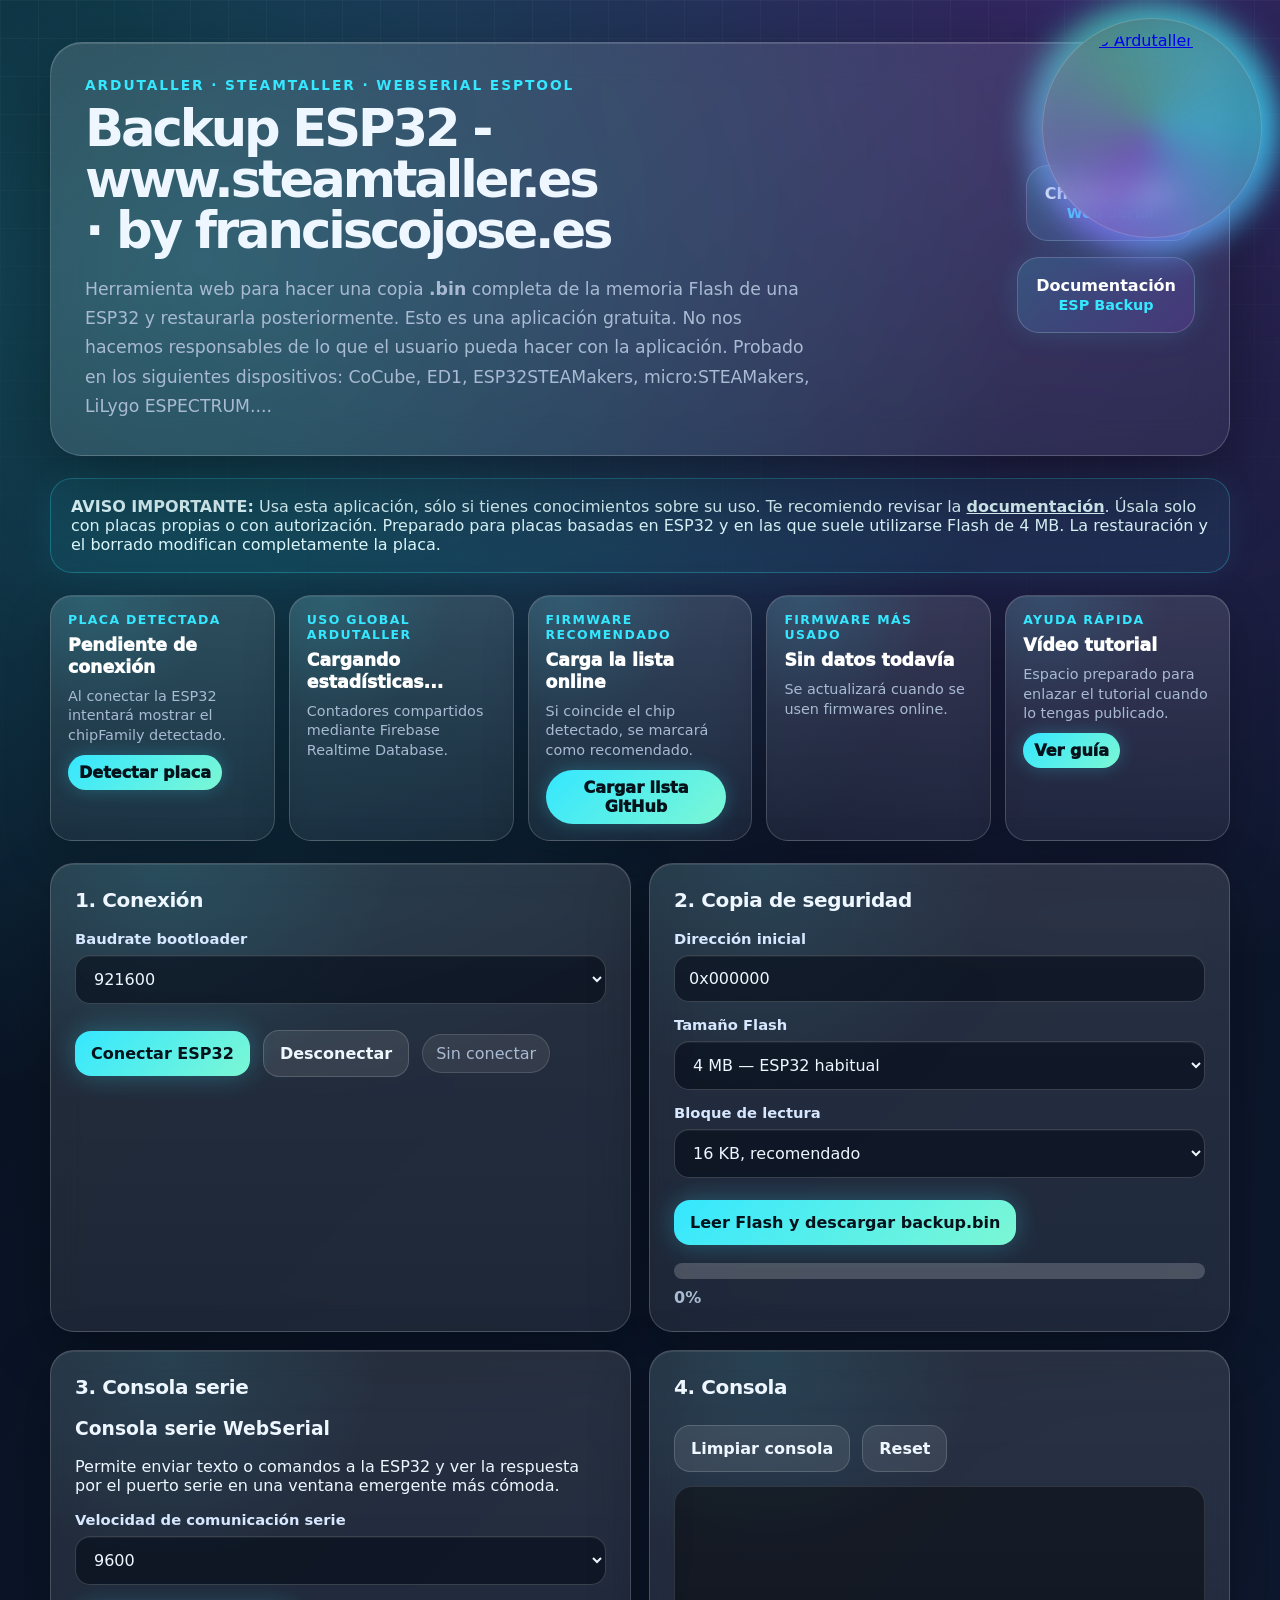
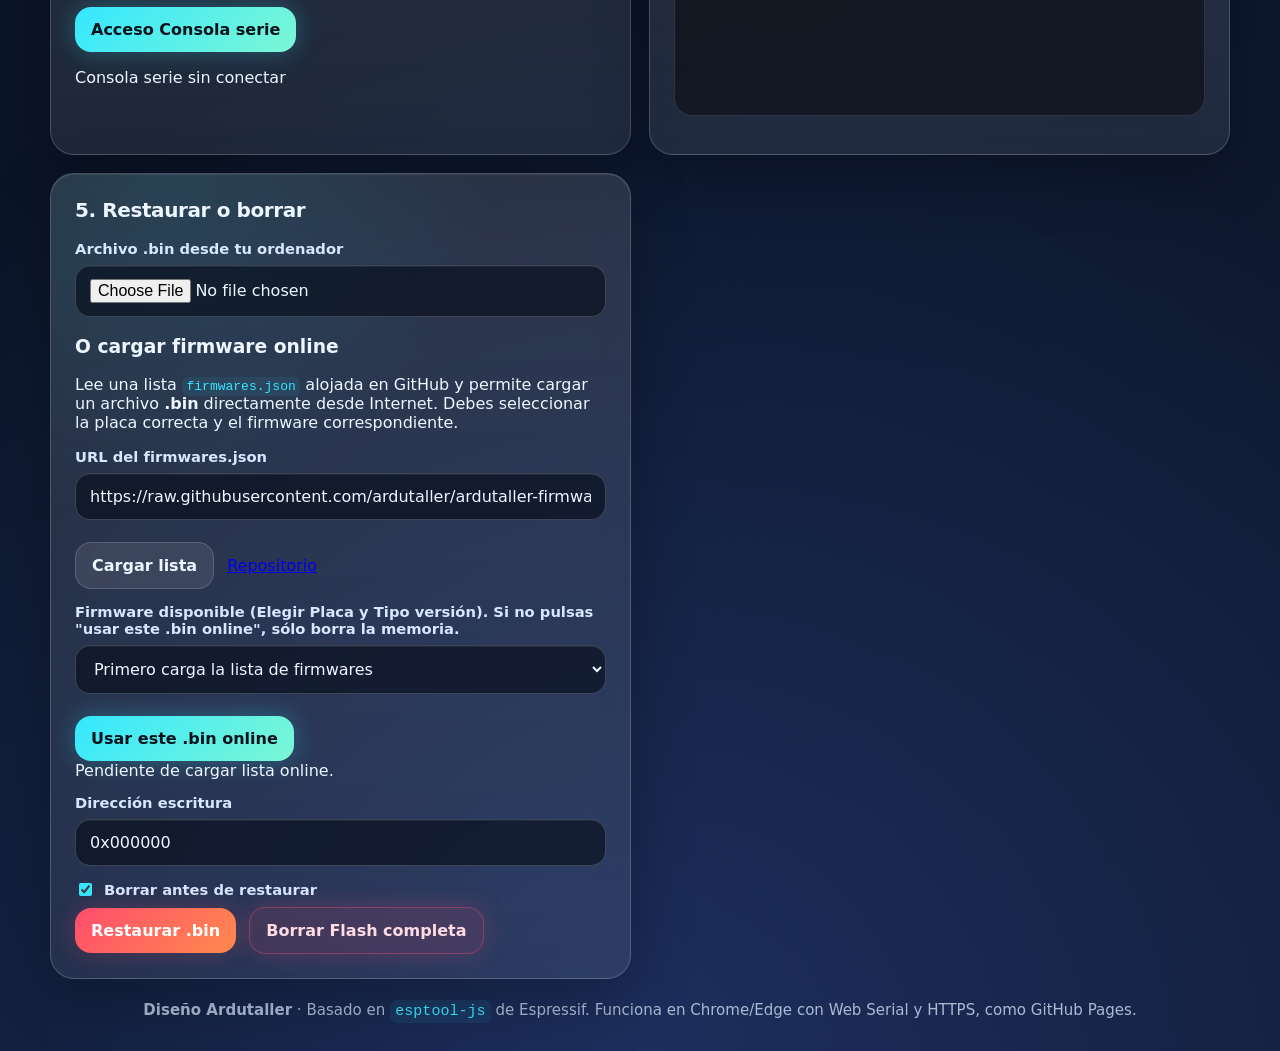
==== commit 313e9661: "Add files via upload" ====
--- a/index.html
+++ b/index.html
@@ -1147,8 +1147,8 @@
         <h2>3. Consola serie</h2>
 
         <div class="serial-terminal">
-          <h3>Monitor serie WebSerial</h3>
-          <p>Permite enviar texto o comandos a la ESP32 y ver la respuesta por el puerto serie. Útil para configurar, probar o depurar tus programas.</p>
+          <h3>Consola serie WebSerial</h3>
+          <p>Permite enviar texto o comandos a la ESP32 y ver la respuesta por el puerto serie en una ventana emergente más cómoda.</p>
 
           <div class="row">
             <label>Velocidad de comunicación serie</label>
@@ -1163,10 +1163,7 @@
             </select>
           </div>
 
-          <button id="btnSerialConnect" class="primary" type="button">Conectar monitor serie</button>
-          <button id="btnSerialOpenModal" type="button">Abrir consola emergente</button>
-          <button id="btnSerialDisconnect" type="button">Desconectar serie</button>
-          <button id="btnSerialClear" type="button">Limpiar monitor</button>
+          <button id="btnSerialAccess" class="primary" type="button">Acceso Consola serie</button>
 
           <div class="serial-terminal-grid serial-inline-console">
             <div class="row">
@@ -1178,7 +1175,7 @@
 
           <label class="check serial-inline-console"><input id="serialNewline" type="checkbox" checked /> Añadir salto de línea al enviar</label>
 
-          <p id="serialStatus" class="serial-status">Monitor serie sin conectar</p>
+          <p id="serialStatus" class="serial-status">Consola serie sin conectar</p>
           <pre id="serialMonitor" class="serial-monitor serial-inline-console"></pre>
         </div>
       </article>
@@ -1258,19 +1255,22 @@
         <div class="serial-modal-header">
           <div>
             <h2 id="serialConsoleTitle" class="serial-modal-title">Consola serie WebSerial</h2>
-            <p id="serialModalStatus" class="serial-modal-subtitle">Monitor serie sin conectar.</p>
+            <p id="serialModalStatus" class="serial-modal-subtitle">Consola serie sin conectar.</p>
           </div>
           <button id="serialModalClose" class="serial-modal-close" type="button" title="Cerrar ventana">×</button>
         </div>
         <div class="serial-modal-body">
+          <div class="serial-modal-toolbar">
+            <button id="btnSerialConnectModal" class="primary" type="button">Conectar consola serie</button>
+            <button id="btnSerialDisconnectModal" type="button">Desconectar serie</button>
+            <button id="btnSerialClearModal" type="button">Limpiar monitor</button>
+          </div>
           <div class="serial-modal-toolbar">
             <div class="row">
               <label>Texto o comando para enviar</label>
               <input id="serialInputModal" placeholder="Ejemplo: WIFI:MiRed,MiPassword" />
             </div>
             <button id="btnSerialSendModal" class="primary" type="button">Enviar</button>
-            <button id="btnSerialClearModal" type="button">Limpiar monitor</button>
-            <button id="btnSerialDisconnectModal" type="button">Desconectar serie</button>
           </div>
           <pre id="serialMonitorModal" class="serial-modal-monitor"></pre>
           <div class="serial-modal-footer">
@@ -1755,10 +1755,17 @@
       }
     }
 
-    document.getElementById("btnSerialConnect").addEventListener("click", async () => {
+    async function connectSerial() {
       try {
         if (!("serial" in navigator)) {
           setSerialStatus("Web Serial no está disponible. Usa Chrome o Edge con HTTPS.");
+          openSerialModal();
+          return;
+        }
+
+        if (serialPort && serialWriter) {
+          setSerialStatus("Consola serie ya conectada.");
+          openSerialModal();
           return;
         }
 
@@ -1773,13 +1780,19 @@
         serialKeepReading = true;
         readSerialLoop();
 
-        serialStatus.textContent = `Monitor serie conectado a ${baudRate} baudios`;
-        serialLog(`\n--- Conectado a ${baudRate} baudios ---\n`);
+        setSerialStatus(`Consola serie conectada a ${baudRate} baudios`);
+        serialLog(`
+--- Conectado a ${baudRate} baudios ---
+`);
+        openSerialModal();
       } catch (error) {
-        setSerialStatus("Error al conectar monitor serie");
-        serialLog(`\n[Error conexión serie] ${error.message}\n`);
-      }
-    });
+        setSerialStatus("Error al conectar consola serie");
+        serialLog(`
+[Error conexión serie] ${error.message}
+`);
+        openSerialModal();
+      }
+    }
 
     async function sendSerialText(text, addNewline) {
       try {
@@ -1829,9 +1842,9 @@
       if (serialMonitorModal) serialMonitorModal.textContent = "";
     }
 
-    document.getElementById("btnSerialClear").addEventListener("click", clearSerialMonitor);
+    document.getElementById("btnSerialAccess")?.addEventListener("click", openSerialModal);
+    document.getElementById("btnSerialConnectModal")?.addEventListener("click", connectSerial);
     document.getElementById("btnSerialClearModal")?.addEventListener("click", clearSerialMonitor);
-    document.getElementById("btnSerialOpenModal")?.addEventListener("click", openSerialModal);
     document.getElementById("serialModalClose")?.addEventListener("click", closeSerialModal);
     serialConsoleModal?.addEventListener("click", (event) => {
       if (event.target === serialConsoleModal) closeSerialModal();
@@ -1856,12 +1869,14 @@
           serialPort = null;
         }
 
-        serialStatus.textContent = "Monitor serie desconectado";
+        setSerialStatus("Consola serie desconectada");
         serialLog("\n--- Desconectado ---\n");
       } catch (error) {
         serialLog(`\n[Error desconexión serie] ${error.message}\n`);
       }
-    });
+    }
+
+    document.getElementById("btnSerialDisconnectModal")?.addEventListener("click", disconnectSerial);
   </script>
 
 
@@ -1879,7 +1894,8 @@
 
       const neverPopupButtons = [
         document.getElementById("btnConnect"),
-        document.getElementById("btnSerialConnect"),
+        document.getElementById("btnSerialAccess"),
+        document.getElementById("btnSerialConnectModal"),
         document.getElementById("btnLoadFirmwareList"),
         document.getElementById("btnLoadRemoteBin")
       ].filter(Boolean);
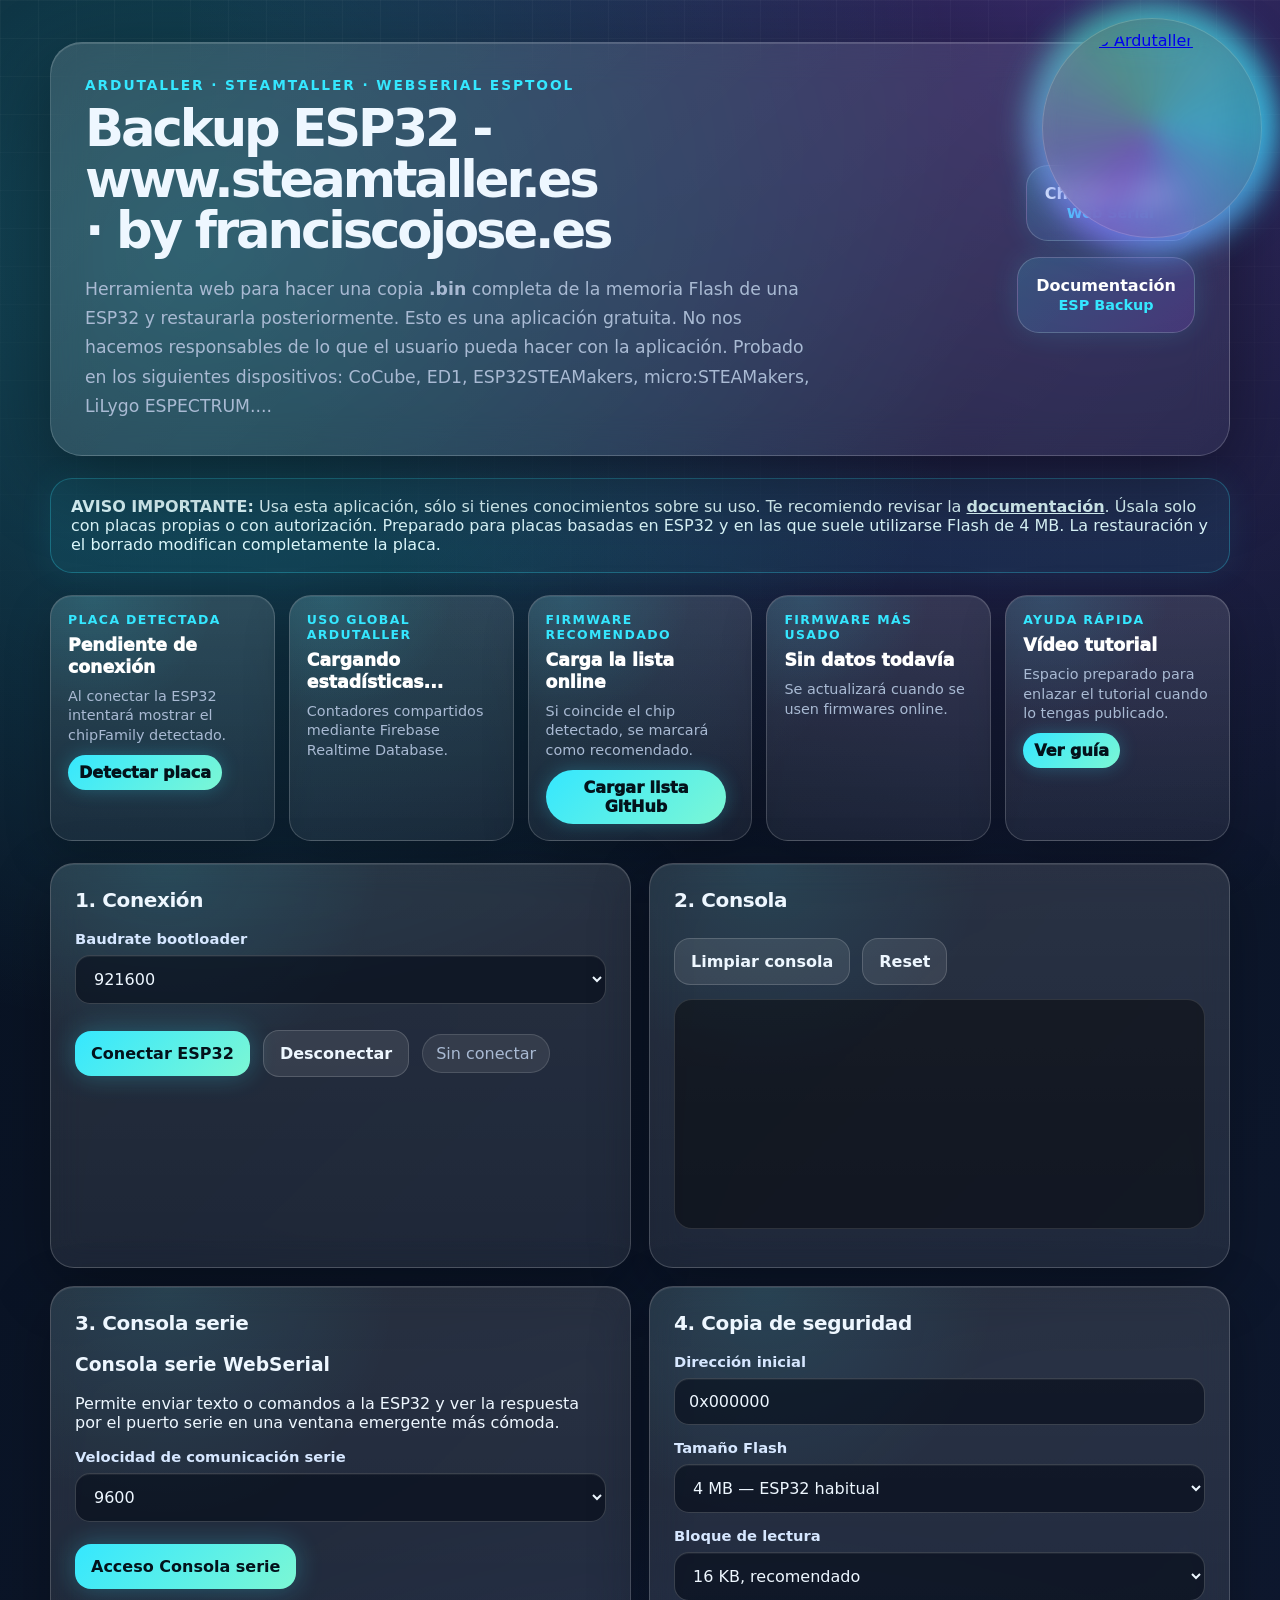
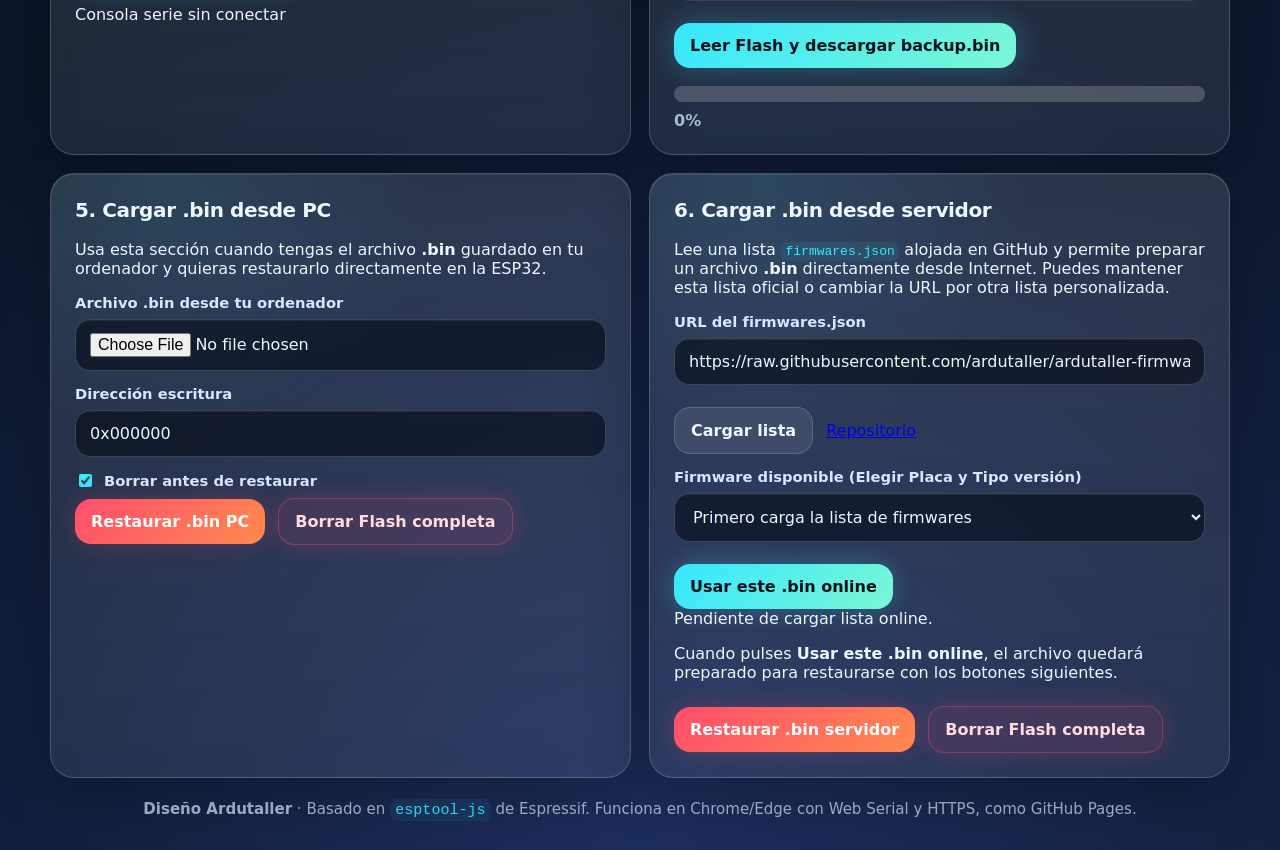
==== commit e2e77255: "Add files via upload" ====
--- a/index.html
+++ b/index.html
@@ -1114,7 +1114,55 @@
 
 
       <article class="card">
-        <h2>2. Copia de seguridad</h2>
+        <h2>2. Consola</h2>
+        <div class="console-actions">
+          <button id="btnClear">Limpiar consola</button>
+          <button id="btnReset">Reset</button>
+        </div>
+        <pre id="log"></pre>
+      </article>
+
+
+      <article class="card">
+        <h2>3. Consola serie</h2>
+
+        <div class="serial-terminal">
+          <h3>Consola serie WebSerial</h3>
+          <p>Permite enviar texto o comandos a la ESP32 y ver la respuesta por el puerto serie en una ventana emergente más cómoda.</p>
+
+          <div class="row">
+            <label>Velocidad de comunicación serie</label>
+            <select id="serialBaudrate">
+              <option value="9600" selected>9600</option>
+              <option value="9600">9600 (Recomendado con STEAMakersBlocks)</option>
+              <option value="115200">115200</option>
+              <option value="57600">57600</option>
+              <option value="230400">230400</option>
+              <option value="460800">460800</option>
+              <option value="921600">921600</option>
+            </select>
+          </div>
+
+          <button id="btnSerialAccess" class="primary" type="button">Acceso Consola serie</button>
+
+          <div class="serial-terminal-grid serial-inline-console">
+            <div class="row">
+              <label>Texto o comando para enviar</label>
+              <input id="serialInput" placeholder="Ejemplo: WIFI:MiRed,MiPassword" />
+            </div>
+            <button id="btnSerialSend" class="primary" type="button">Enviar</button>
+          </div>
+
+          <label class="check serial-inline-console"><input id="serialNewline" type="checkbox" checked /> Añadir salto de línea al enviar</label>
+
+          <p id="serialStatus" class="serial-status">Consola serie sin conectar</p>
+          <pre id="serialMonitor" class="serial-monitor serial-inline-console"></pre>
+        </div>
+      </article>
+
+
+      <article class="card">
+        <h2>4. Copia de seguridad</h2>
         <div class="row">
           <label>Dirección inicial</label>
           <input id="readAddr" value="0x000000" />
@@ -1143,65 +1191,31 @@
       </article>
 
 
-      <article class="card">
-        <h2>3. Consola serie</h2>
-
-        <div class="serial-terminal">
-          <h3>Consola serie WebSerial</h3>
-          <p>Permite enviar texto o comandos a la ESP32 y ver la respuesta por el puerto serie en una ventana emergente más cómoda.</p>
-
-          <div class="row">
-            <label>Velocidad de comunicación serie</label>
-            <select id="serialBaudrate">
-              <option value="9600" selected>9600</option>
-              <option value="9600">9600 (Recomendado con STEAMakersBlocks)</option>
-              <option value="115200">115200</option>
-              <option value="57600">57600</option>
-              <option value="230400">230400</option>
-              <option value="460800">460800</option>
-              <option value="921600">921600</option>
-            </select>
-          </div>
-
-          <button id="btnSerialAccess" class="primary" type="button">Acceso Consola serie</button>
-
-          <div class="serial-terminal-grid serial-inline-console">
-            <div class="row">
-              <label>Texto o comando para enviar</label>
-              <input id="serialInput" placeholder="Ejemplo: WIFI:MiRed,MiPassword" />
-            </div>
-            <button id="btnSerialSend" class="primary" type="button">Enviar</button>
-          </div>
-
-          <label class="check serial-inline-console"><input id="serialNewline" type="checkbox" checked /> Añadir salto de línea al enviar</label>
-
-          <p id="serialStatus" class="serial-status">Consola serie sin conectar</p>
-          <pre id="serialMonitor" class="serial-monitor serial-inline-console"></pre>
-        </div>
-      </article>
-
-
-      <article class="card">
-        <h2>4. Consola</h2>
-        <div class="console-actions">
-          <button id="btnClear">Limpiar consola</button>
-          <button id="btnReset">Reset</button>
-        </div>
-        <pre id="log"></pre>
-      </article>
-
-
       <article class="card danger-zone">
-        <h2>5. Restaurar o borrar</h2>
+        <h2>5. Cargar .bin desde PC</h2>
+        <p>Usa esta sección cuando tengas el archivo <strong>.bin</strong> guardado en tu ordenador y quieras restaurarlo directamente en la ESP32.</p>
+
         <div class="row">
           <label>Archivo .bin desde tu ordenador</label>
           <input id="binFile" type="file" accept=".bin,application/octet-stream" />
         </div>
 
+        <div class="row">
+          <label>Dirección escritura</label>
+          <input id="writeAddr" value="0x000000" />
+        </div>
+
+        <label class="check"><input id="eraseBefore" type="checkbox" checked /> Borrar antes de restaurar</label>
+        <button id="btnRestore" class="danger">Restaurar .bin PC</button>
+        <button id="btnErase" class="danger ghost">Borrar Flash completa</button>
+      </article>
+
+
+      <article class="card danger-zone">
+        <h2>6. Cargar .bin desde servidor</h2>
+        <p>Lee una lista <code>firmwares.json</code> alojada en GitHub y permite preparar un archivo <strong>.bin</strong> directamente desde Internet. Puedes mantener esta lista oficial o cambiar la URL por otra lista personalizada.</p>
+
         <div class="online-firmware-box">
-          <h3>O cargar firmware online</h3>
-          <p>Lee una lista <code>firmwares.json</code> alojada en GitHub y permite cargar un archivo <strong>.bin</strong> directamente desde Internet. Debes seleccionar la placa correcta y el firmware correspondiente.</p>
-
           <div class="row">
             <label>URL del firmwares.json</label>
             <input id="firmwareJsonUrl" value="https://raw.githubusercontent.com/ardutaller/ardutaller-firmwares/main/firmwares.json" />
@@ -1213,7 +1227,7 @@
           </div>
 
           <div class="row">
-            <label>Firmware disponible (Elegir Placa y Tipo versión). Si no pulsas "usar este .bin online",  sólo borra la memoria.</label>
+            <label>Firmware disponible (Elegir Placa y Tipo versión)</label>
             <select id="remoteFirmware">
               <option value="">Primero carga la lista de firmwares</option>
             </select>
@@ -1236,13 +1250,10 @@
             </div>
           </div>
         </div>
-        <div class="row">
-          <label>Dirección escritura</label>
-          <input id="writeAddr" value="0x000000" />
-        </div>
-        <label class="check"><input id="eraseBefore" type="checkbox" checked /> Borrar antes de restaurar</label>
-        <button id="btnRestore" class="danger">Restaurar .bin</button>
-        <button id="btnErase" class="danger ghost">Borrar Flash completa</button>
+
+        <p class="firmware-meta">Cuando pulses <strong>Usar este .bin online</strong>, el archivo quedará preparado para restaurarse con los botones siguientes.</p>
+        <button id="btnRestoreServer" class="danger">Restaurar .bin servidor</button>
+        <button id="btnEraseServer" class="danger ghost">Borrar Flash completa</button>
       </article>
 
 
@@ -1254,7 +1265,7 @@
       <div class="serial-modal" role="dialog" aria-modal="true" aria-labelledby="serialConsoleTitle">
         <div class="serial-modal-header">
           <div>
-            <h2 id="serialConsoleTitle" class="serial-modal-title">Consola serie WebSerial</h2>
+            <h2 id="serialConsoleTitle" class="serial-modal-title">Consola serie WebSerial by ardutaller.es</h2>
             <p id="serialModalStatus" class="serial-modal-subtitle">Consola serie sin conectar.</p>
           </div>
           <button id="serialModalClose" class="serial-modal-close" type="button" title="Cerrar ventana">×</button>
@@ -1891,6 +1902,8 @@
     (() => {
       const restoreBtn = document.getElementById("btnRestore");
       const eraseBtn = document.getElementById("btnErase");
+      const restoreServerBtn = document.getElementById("btnRestoreServer");
+      const eraseServerBtn = document.getElementById("btnEraseServer");
 
       const neverPopupButtons = [
         document.getElementById("btnConnect"),
@@ -2023,8 +2036,16 @@
         restoreBtn.addEventListener("click", interceptDangerClick.bind(null, "restore"), true);
       }
 
+      if (restoreServerBtn) {
+        restoreServerBtn.addEventListener("click", interceptDangerClick.bind(null, "restore"), true);
+      }
+
       if (eraseBtn) {
         eraseBtn.addEventListener("click", interceptDangerClick.bind(null, "erase"), true);
+      }
+
+      if (eraseServerBtn) {
+        eraseServerBtn.addEventListener("click", interceptDangerClick.bind(null, "erase"), true);
       }
 
       confirmContinue?.addEventListener("click", () => {
